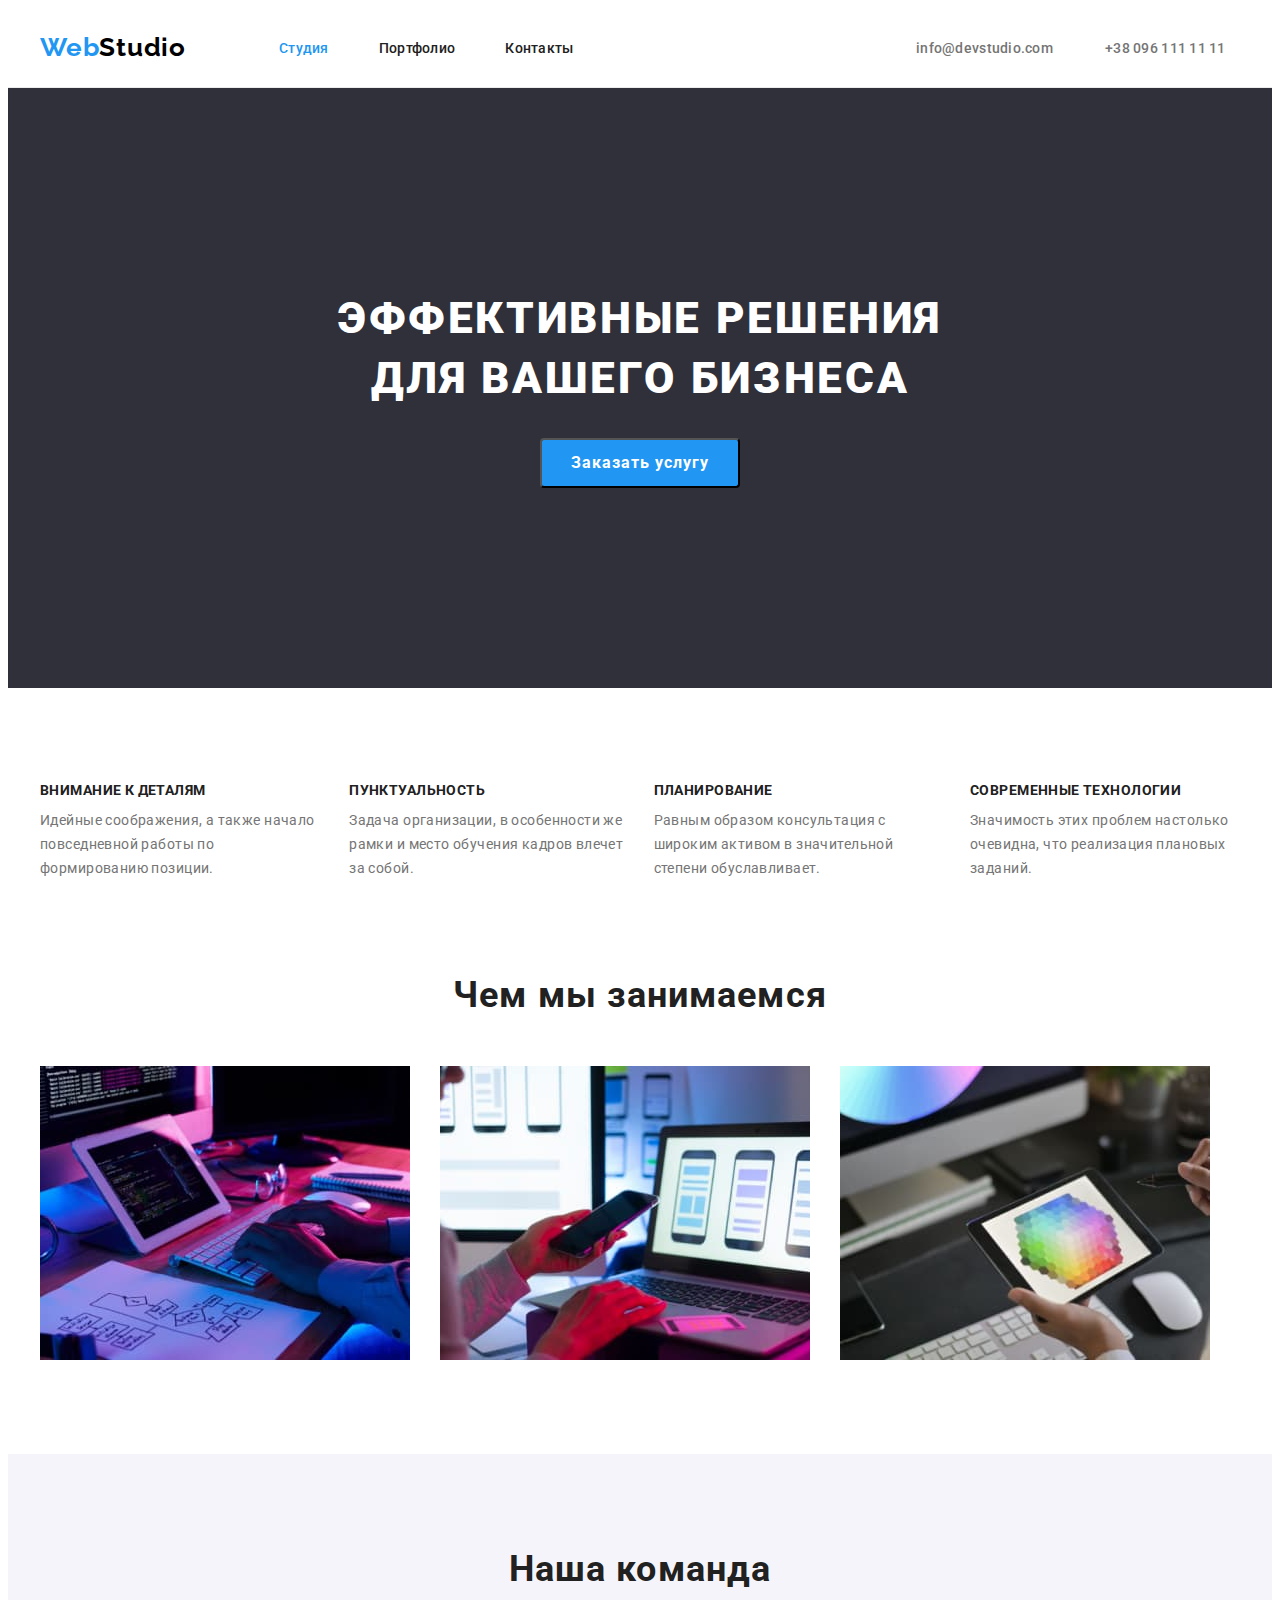
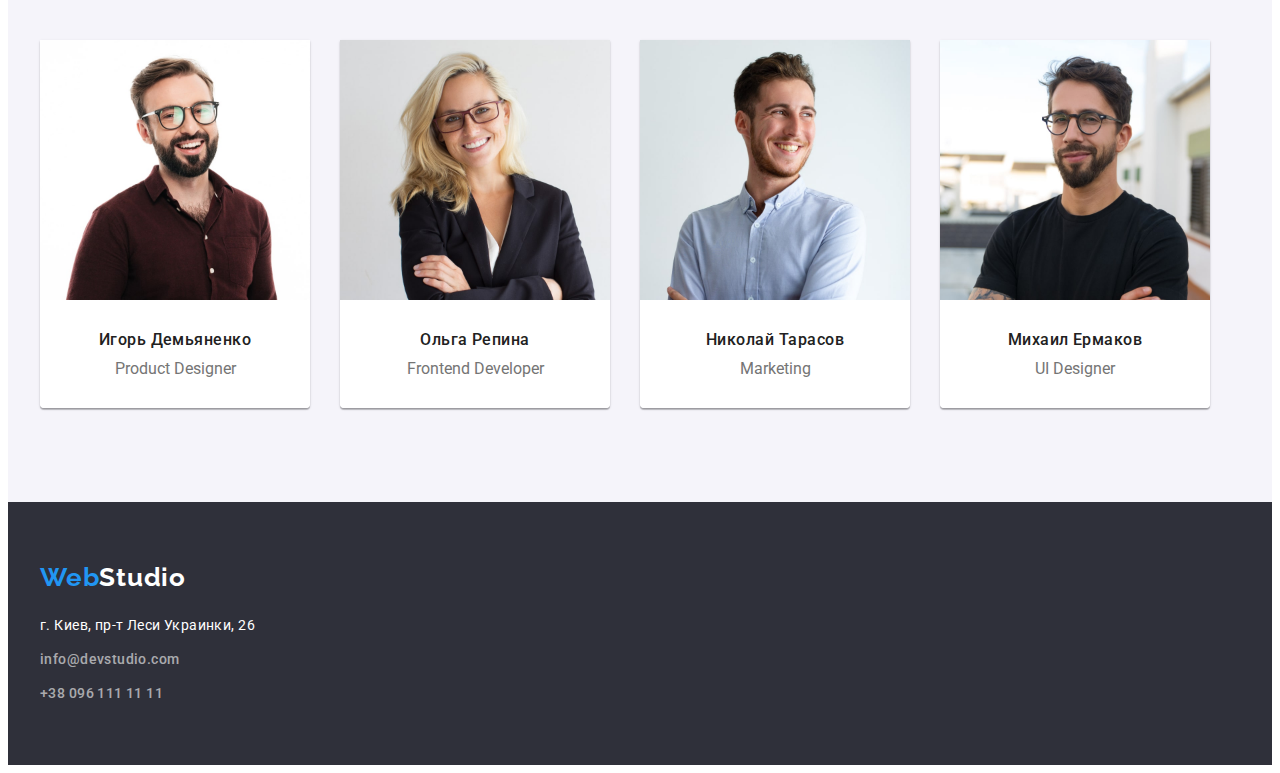
==== index.html @ edf72aa5 "start hw04" ====
<!DOCTYPE html>
<html lang="en">
<head>
    <meta charset="UTF-8">
    <meta http-equiv="X-UA-Compatible" content="IE=edge">
    <meta name="viewport" content="width=device-width, initial-scale=1.0">
    <title>homework-3</title>
    <link rel="preconnect" href="https://fonts.googleapis.com">
<link rel="preconnect" href="https://fonts.gstatic.com" crossorigin>
<link href="https://fonts.googleapis.com/css2?family=Montserrat&family=Oleo+Script&family=Raleway:wght@700&family=Roboto:wght@400;500;700;900&display=swap" rel="stylesheet">
<link rel="stylesheet" href="https://cdnjs.cloudflare.com/ajax/libs/modern-normalize/1.1.0/modern-normalize.min.css" integrity="sha512-wpPYUAdjBVSE4KJnH1VR1HeZfpl1ub8YT/NKx4PuQ5NmX2tKuGu6U/JRp5y+Y8XG2tV+wKQpNHVUX03MfMFn9Q==" crossorigin="anonymous" referrerpolicy="no-referrer" />
<link rel="stylesheet" href="./css/styles.css">
</head>
<body>
    <header class="header">
        <div class="container">
<a class="logo-link" href="">Web<span class="part-logo">Studio</span></a>
    <nav class="nav-list" >
    <ul class="site-nav">
        <li class="list nav-item"><a class="link current" href="index.html">Студия</a></li>
        <li class="list nav-item"><a class="link" href="portfolio.html">Портфолио</a></li>
        <li class="list nav-item"><a class="link" href="">Контакты</a></li>
    </ul>
</nav>
 <div class="header-connect">
<a class="contacts" href="mailtohtpps/info@devstudio.com">info@devstudio.com</a>
<a class="contacts phone" href="tel:+380961111111">+38 096 111 11 11</a>
</div>
</div>
    </header>
    <main>
        
        <section class="hero">
            <div class="container hero-container">
        <h1 class="hero-header">Эффективные решения для вашего бизнеса</h1>
        <button  class="hero-button pointer" type="button" >Заказать услугу</button>
        </div>
    </section>
        <section class="specific">
        <div class="container">
        <ul class="spec-list">
            <li class="list">
                <h3 class="head-spec-list">Внимание к деталям</h3>
                <p class="main-font">Идейные соображения, 
                а также начало повседневной работы по формированию позиции.</p>            
            </li>
            <li class="list">
                <h3 class="head-spec-list">Пунктуальность</h3>
                <p class="main-font">Задача организации, в особенности же рамки 
                и место обучения кадров влечет за собой.</p>
            </li>
            <li class="list">
                <h3 class="head-spec-list">Планирование</h3>
                <p class="main-font">Равным образом консультация с широким активом в значительной степени обуславливает.</p>
            </li>
            <li class="list">
                <h3 class="head-spec-list">Современные технологии</h3>
                <p class="main-font">Значимость этих проблем настолько очевидна, что реализация плановых заданий.</p>
            </li>
        </ul>
    </div>
    </section>
    <section class="work">
        <div class="container">
        <h2 class="section-header">Чем мы занимаемся</h2>
            <ul class="work-list" >
            <li class="list">
                <a href="">
                <img src="images/box1.jpg" alt="людина пише програму" width="370" height="294">
                </a>
            </li>
            <li class="list">
                <a href="">
                <img src="images/box2.jpg" alt="перевірка роботи програми на мобільному пристрої" width="370" height="294">
                </a>
            </li>
            <li class="list">
                <a href="">
                <img src="images/box3.jpg" alt="вибір кольору на планшеті" width="370" height="294">
                </a>
            </li>
        </ul>
    </div>
    </section>
    <section class="team">
        <div class="container">
        <h2 class="section-header">Наша команда</h2>
        <ul class="team-list">
            <li class="team-item"> 
                <a href=""> <img class="card-image no-gap" src="images/teamcard1.jpg" alt="Product_Designer" width="270" height="260">
                </a>
                <div class="card-header">
                <h3 class="works-title-first">Игорь Демьяненко</h3>
                <p class="team-workers">Product Designer</p>
            </div> 
            </li>
            <li class="team-item">
                <a href=""> <img class="card-image no-gap" src="images/teamcard2.jpg" alt="Frontend_developer" width="270" height="260">
                </a> 
            <div class="card-header">
                <h3 class="works-title-first">Ольга Репина</h3>
                <p class="team-workers">Frontend Developer</p>
            </div>
            </li>
            <li class="team-item">
                <a href=""> <img class="card-image no-gap" src="images/teamcard3.jpg" alt="Marketing" width="270" height="260">
                </a> 
            <div class="card-header">
                <h3 class="works-title-first">Николай Тарасов</h3>
                <p class="team-workers">Marketing</p>
            </div>
            </li>
            <li class="team-item">
                <a href=""> <img class="card-image no-gap" src="images/teamcard4.jpg" alt="UI_Designer" width="270" height="260">
                </a> 
                <div class="card-header">
                <h3 class="works-title-first">Михаил Ермаков</h3>
                <p class="team-workers">UI Designer</p>
            </div>
            </li>
        </ul>
        </div>
    </section>
    </main>
    <footer class="footer">
        <div class="container">
        <a class="logo-link-footer " href="">Web<span class="footer-part-logo">Studio</span></a>
        <address class="adress">г. Киев, пр-т Леси Украинки, 26</address>
        <a class="link footer-link" href="mailtohtpps/info@devstudio.com">info@devstudio.com</a>
        <a class="link footer-link" href="tel:+380961111111">+38 096 111 11 11</a>
    </div>
</footer>
</body>
</html>
---- css/styles.css ----
:root {
    --accent-color:#2196F3;
    --accent-logo-color:#000000;
    --hero-color:#2F303A;
    --main-white-color:#FFFFFF;
    --second-section-color:#F5F4FA;
    --main-font-color:#757575;
    --header-color:#212121;
}
body {
font-family: 'Roboto', monotype;
color: var(--main-font-color);
}


p,h1,h2,h3,h4,h5,h6 {
    margin: 0;
}

ul,ol {
    margin: 0;
    padding-left: 0;
    list-style: none;
}

a {
    text-decoration: none;
}

img{
    display: block;
    max-width: 100%;
    height: auto;
}
.container {
    width: 1200px;
    margin: 0 auto;
    padding-left: 15px;
    padding-right: 15px;
    /* min-height: 80px; */
    /* outline: solid 2px red ; */
}

.header {
color: var(--main-white-color);
border-bottom: solid 1px #ECECEC;
}

.list {
    list-style: none;
}

/* LOGO */
.logo-link {
    font-family: 'Raleway', sans-serif;
    font-weight: 700;
    font-size: 26px;
    line-height: calc(31/26);
    letter-spacing: 0.03em;
    color: var(--accent-color);
    margin: 15 24 0 25 ; 
}

.logo-link:hover,:focus {
    color: var(--accent-color);
}

.part-logo {
    color: var(--accent-logo-color);
    margin-right: 93px;
}

.part-logo:hover,:focus {
    color: var(--accent-color);
}

/* NAV-BLOCK */

.link {
    font-weight: 500;
    font-size: 14px;
    line-height: calc(16/14);
    letter-spacing: 0.02em;
    color: var(--header-color);
}
.link:hover, {
    color:var(--accent-color);
} 


.link-nav {
    list-style: none;
}

.contacts {
    display: inline-block;
    font-weight: 500;
    font-size: 14px;
    line-height: calc(16/14);
    letter-spacing: 0.02em;
    color: #757575;
    width: 135px;
}

.contacts:hover,:focus {
color: var(--accent-color);
}

.contacts {
    padding-top: 15px;
    padding-bottom: 15px;
}

.phone {
    margin-left: 50px;
}

.site-nav {
    display: flex;
}

.nav-item:not(:last-child) {
    margin-right: 50px;
}

.nav-item-current{
    margin-right: 50px;
}

.nav-item{
    padding-top:30px;
    padding-bottom: 30px;
}

.header .container{
    display: flex; 
    align-items: center;
}

.header-connect {
    margin-left:auto;
}

.current {
    color:var(--accent-color)
}

/* HERO */
.hero {
    background-color: var(--hero-color);
}

.hero-container {
    display:block;
    padding-top: 200px;
    padding-bottom: 200px;
}

.hero-header {
    
    font-weight: 900;
    font-size: 44px;
    line-height: calc(60/44);
    text-align: center;
    letter-spacing: 0.06em;
    text-transform: uppercase;
    color: var(--main-white-color);
    max-width: 696px;
    margin: 0 auto 30px;
}

.hero-button {
    min-width: 200px;
    height: 50px;
    justify-content: center;
    font-family: 'Roboto', monotype;
    font-weight: 700;
    font-size: 16px;
    line-height: calc(30/16);
    align-items: center;
    letter-spacing: 0.06em;
    color: var(--main-white-color);
    background-color: var(--accent-color);
    border-radius: 4px;
    margin: 0 500px;
    
}

.hero-button:hover,:focus {
    color: var(--advanced-color);
}

.pointer {
    cursor: pointer;
}

/* SPECIFICS */
.head-spec-list {
    font-weight: 700;
    font-size: 14px;
    line-height: calc(16/14);
    letter-spacing: 0.03em;
    text-transform: uppercase;
    color: var(--header-color);
    margin-bottom: 10px;
}

.main-font {
    font-size: 14px;
    line-height:calc(24/14);
    letter-spacing: 0.03em;
}

.spec-list .list {
    min-width: 270px;
    
}

.specific {
    padding-top:94px;
    padding-bottom: 94px;
}

.container .spec-list  {
    display:flex;
}

.spec-list .list:not(:last-child) {
    margin-right: 30px;
}


/* WHAT ARE WE DOING */
.section-header {
    font-weight: 700;
    font-size: 36px;
    line-height: calc(42/36);
    text-align: center;
    letter-spacing: 0.03em;
    color: var(--header-color);
    margin-bottom: 50px;
}

.work{
    padding-bottom: 94px;
}

/* FULLY-HIDDEN
.news-group {
    visibility: hidden;
} */ 

.work-list {
    display: flex;
}

.work-list .list:not(:last-child) {
    margin-right: 30px;
}


.work.container{
    padding-top: 94px;
    padding-bottom: 94px;
}
/* TEAM */

.team {
    background-color: var(--second-section-color);
    padding-top: 94px;
    padding-bottom: 94px;
}

.team-list {
    display: flex;
}
.team-item:not(:last-child) {
    margin-right: 30px;
}

.team-item {
    width: 270px;
    min-height: 368px;
    box-shadow: 0px 1px 3px rgba(0, 0, 0, 0.12), 0px 1px 1px rgba(0, 0, 0, 0.14), 0px 2px 1px rgba(0, 0, 0, 0.2);
    border-radius: 0px 0px 4px 4px;
}


.card-image {
    max-width: 100%;
    height: auto;
}

.card-header {
    margin: 0;
    padding-top: 30px;
    background-color: var(--main-white-color);
    border-radius: 0px 0px 4px 4px;
}

.card-image{
    display: block;
}

.section-header{
    margin-bottom: 50px;
}

.works-title-first{
    font-weight: 500;
    font-size: 16px;
    line-height: calc(19/16);
    text-align: center;
    letter-spacing: 0.03em;
    margin-bottom: 10px;
    color: var(--header-color);
}

.team-workers{
    text-align: center;
    padding-bottom: 30px;
}

/* __FOOTER */
.footer {
    background-color: var(--hero-color);
    padding-top: 60px;
    padding-bottom: 60px;
}
.logo-link-footer {
font-family: 'Raleway', sans-serif;
    font-weight: 700;
    font-size: 26px;
    line-height: calc(31/26);
    letter-spacing: 0.03em;
    color: var(--accent-color);
}

.logo-link-footer:hover,:focus {
    color: var(--accent-color);
}


.footer-part-logo {
    font-family: 'Raleway', sans-serif;
    font-weight: 700;
    font-size: 26px;
    line-height: calc(31/26);
    letter-spacing: 0.03em;
    color: var(--main-white-color);
}

.footer-part-logo:hover {
    color:var(--accent-color) ;
}

.footer-link {
    font-family: 'Roboto', monotype;
    font-size: 14px;
    line-height: calc(24/14);
    letter-spacing: 0.03em;
    color: rgba(255, 255, 255, 0.6);
}

.logo-link-footer{
    margin-bottom: 20px;
    padding-left: 215;
    padding-right: auto;
}

address {
    font-style:normal;
    font-size: 14px;
    line-height: calc(24/14);
    letter-spacing: 0.03em;
    color: var(--main-white-color)
}

.adress:hover,:focus {
    color: var(--accent-color);
}

.footer a{
    display: block;
}

.footer-link:not(:last-child){
    margin-bottom: 10px;
}


.adress {
    margin-bottom: 10px;
}


/* PORTFOLIO.HTML */

/* BUTTON-BLOCK */
.main-button {
    font-family: 'Roboto', monotype;
    font-style: normal;
    font-weight: 500;
    font-size: 16px;
    line-height: calc(26/16);
    text-align: center;
    letter-spacing: 0.03em;
    color: var(--header-color);
    background-color: var(--second-section-color);
    border: 0px;
    border-radius: 4px;
}

    .main-button:hover,:focus {
    background: var(--accent-color);
    color: var(--main-white-color);
}

    .btn-group {
    display: flex;
    justify-content:center;
    margin-bottom: 50px;
}

    .btn-group button{
    padding: 8px 22px;
    border:none;
}

.btn-group .list+.list{
    margin-left: 8px;
}



/* WORKGROUP */
.works-title {
    font-weight: 700;
    font-size: 18px;
    line-height:calc(36/18) ;
    letter-spacing: 0.06em;
    color: var(--header-color);
}

    .portfolio-font {
    font-size: 16px;
    line-height: calc(30/16);
    letter-spacing: 0.03em;
    }

    .portfolio-section {
    background-color: var(--main-white-color);
    padding-top: 94px;
    padding-bottom: 94px;
}

.work-example{
    display: flex;
    flex-wrap: wrap;
    justify-content: center;
}

.work-items:nth-child(-n + 6){
    margin-bottom: 30px;
}

.work-items{
    min-width: calc((100% - 90px)/3);
    border-bottom:solid 1px #eee;
}

.work-items {
    margin-right: 30px;
}

.work-items:nth-child(3n){
    margin-right: 0;
}

.cards-footer {
    padding:20px 24px 20px 24px;
}
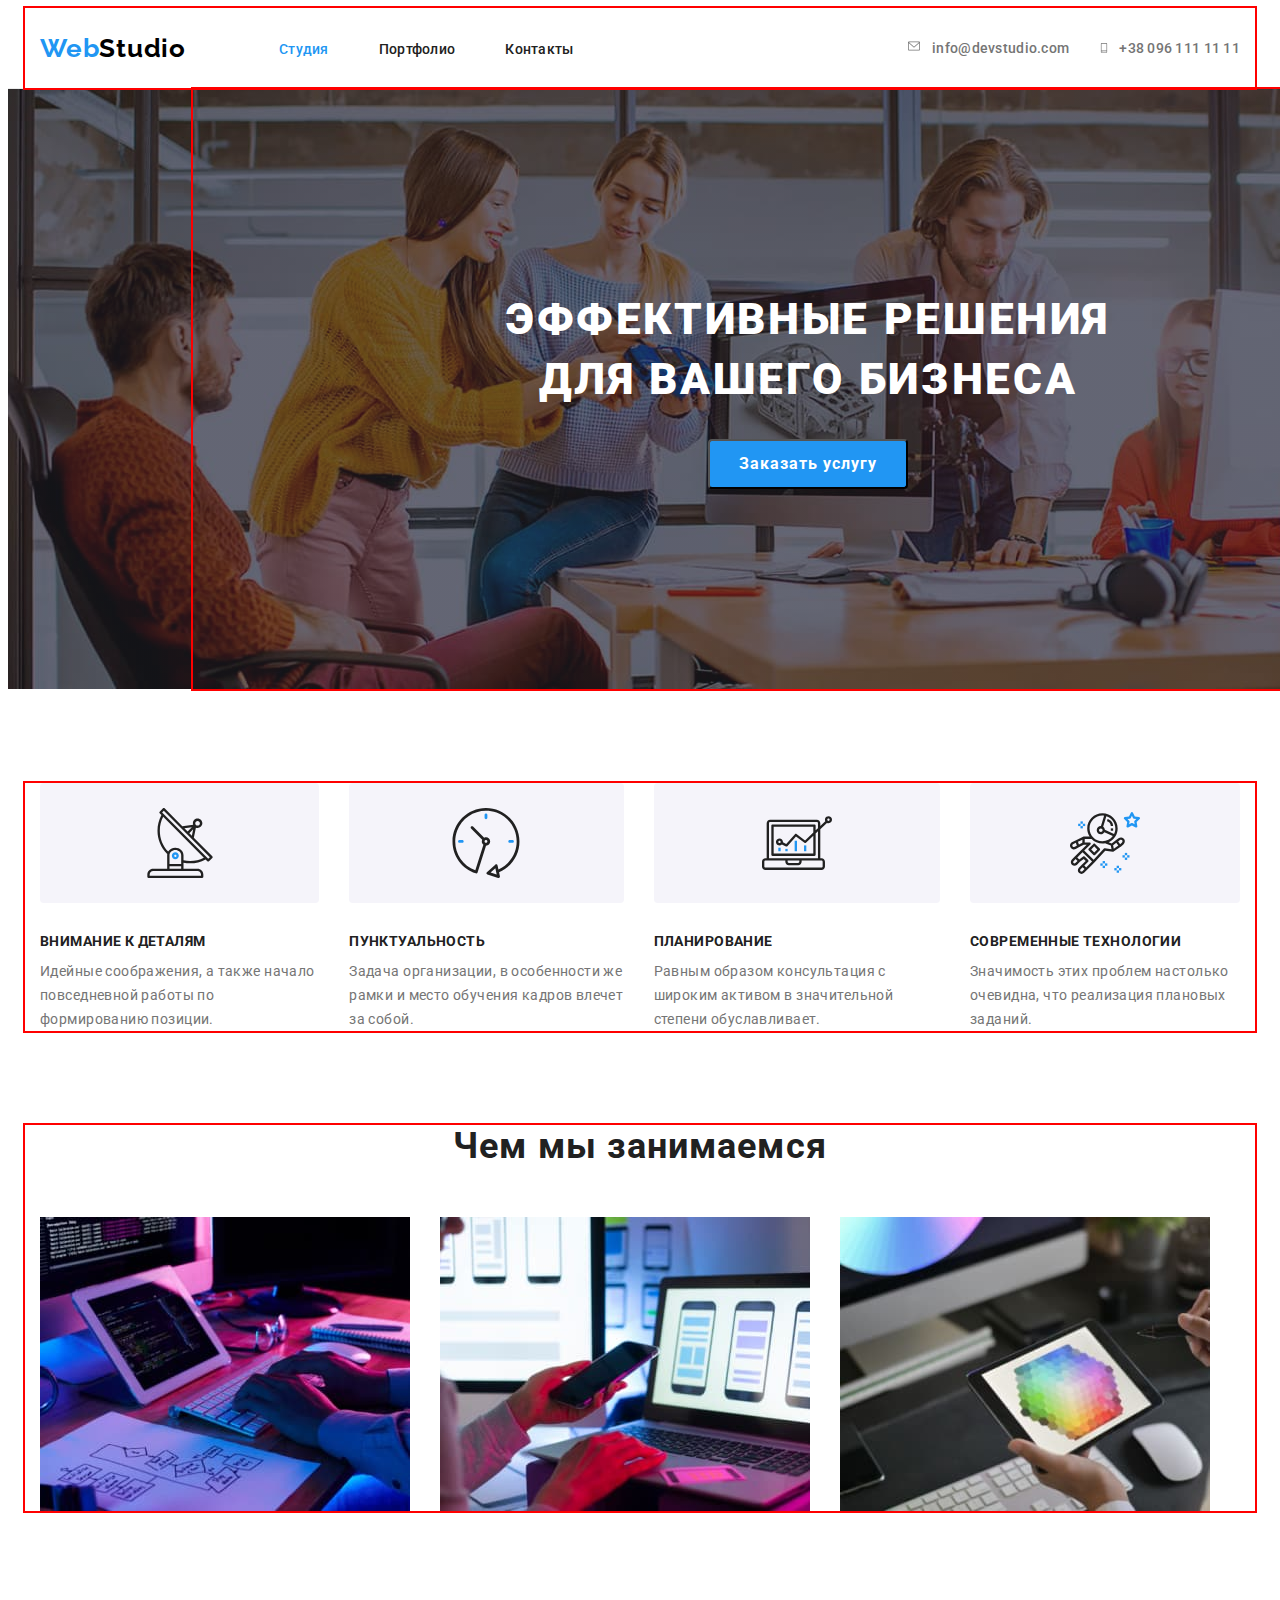
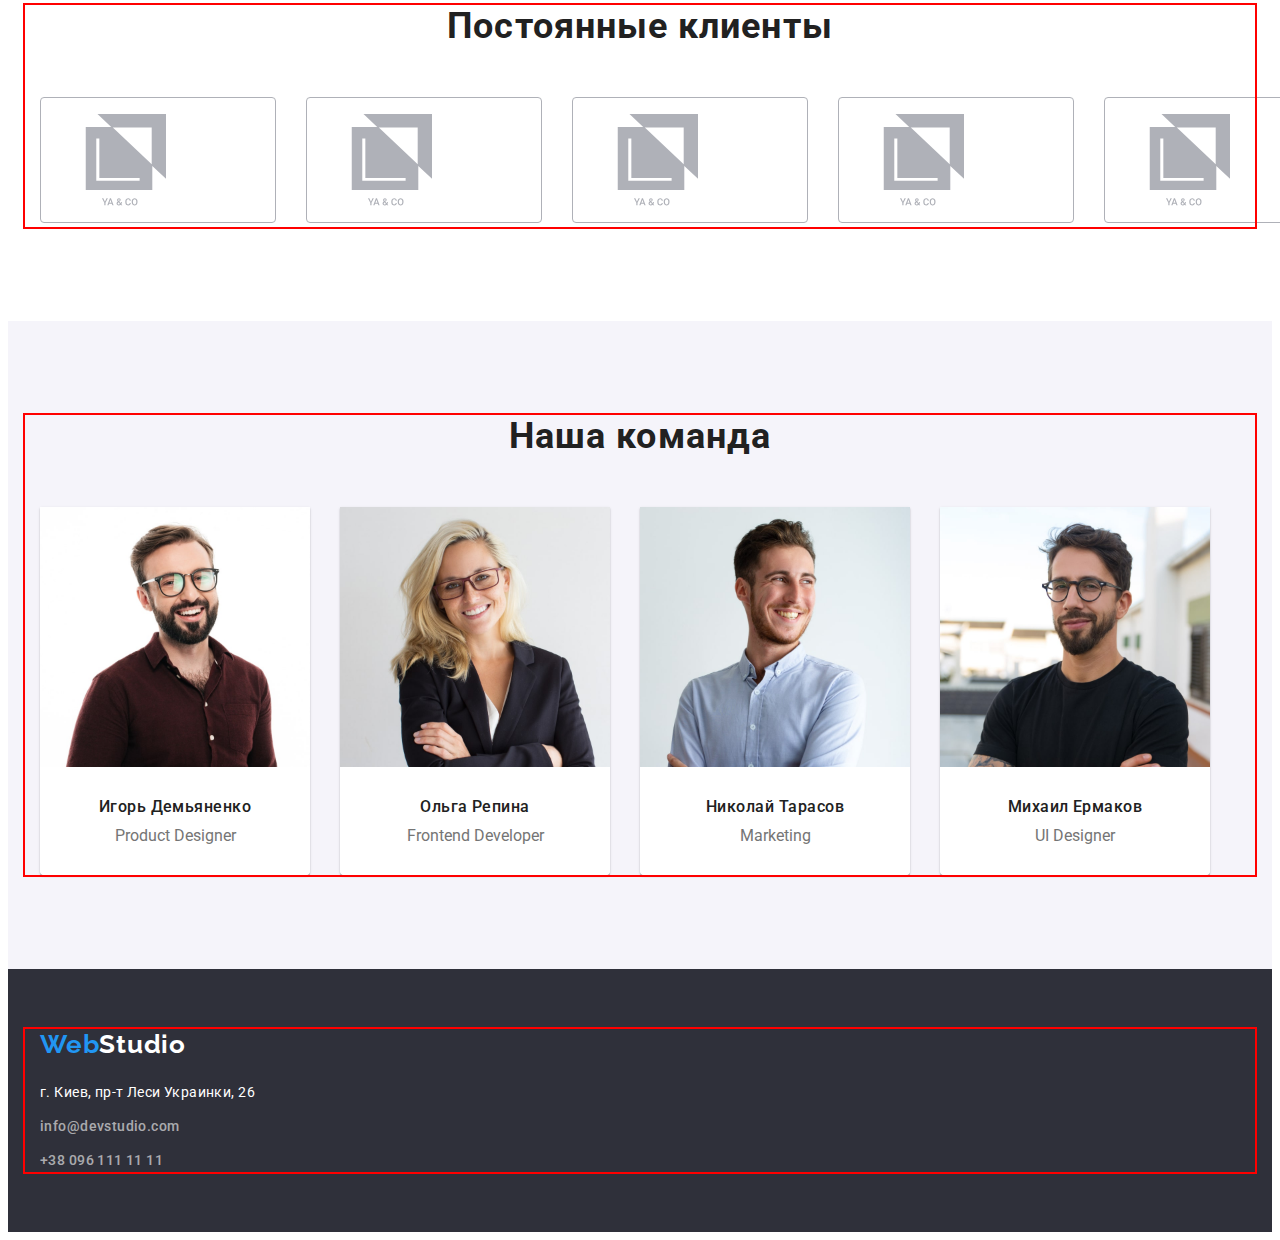
==== commit 61075112: "starthw04" ====
--- a/index.html
+++ b/index.html
@@ -4,7 +4,7 @@
     <meta charset="UTF-8">
     <meta http-equiv="X-UA-Compatible" content="IE=edge">
     <meta name="viewport" content="width=device-width, initial-scale=1.0">
-    <title>homework-3</title>
+    <title>homework-4</title>
     <link rel="preconnect" href="https://fonts.googleapis.com">
 <link rel="preconnect" href="https://fonts.gstatic.com" crossorigin>
 <link href="https://fonts.googleapis.com/css2?family=Montserrat&family=Oleo+Script&family=Raleway:wght@700&family=Roboto:wght@400;500;700;900&display=swap" rel="stylesheet">
@@ -23,8 +23,13 @@
     </ul>
 </nav>
  <div class="header-connect">
-<a class="contacts" href="mailtohtpps/info@devstudio.com">info@devstudio.com</a>
-<a class="contacts phone" href="tel:+380961111111">+38 096 111 11 11</a>
+<a class="contacts mail"  href="mailtohtpps/info@devstudio.com">
+    <svg class="head-envelope" width="16px" height="12px"><use href="./images/symbol-defs.svg#icon-envelope"></use>
+    </use>
+</svg>info@devstudio.com</a>
+<a class="contacts phone" href="tel:+380961111111">
+    <svg class="head-phone" width="10px" height="16px"><use href="./images/symbol-defs.svg#icon-smartphone"></use>
+</svg>+38 096 111 11 11</a>
 </div>
 </div>
     </header>
@@ -39,21 +44,21 @@
         <section class="specific">
         <div class="container">
         <ul class="spec-list">
-            <li class="list">
+            <li class="list list-antenna">
                 <h3 class="head-spec-list">Внимание к деталям</h3>
                 <p class="main-font">Идейные соображения, 
                 а также начало повседневной работы по формированию позиции.</p>            
             </li>
-            <li class="list">
+            <li class="list list-clock">
                 <h3 class="head-spec-list">Пунктуальность</h3>
                 <p class="main-font">Задача организации, в особенности же рамки 
                 и место обучения кадров влечет за собой.</p>
             </li>
-            <li class="list">
+            <li class="list list-diagram">
                 <h3 class="head-spec-list">Планирование</h3>
                 <p class="main-font">Равным образом консультация с широким активом в значительной степени обуславливает.</p>
             </li>
-            <li class="list">
+            <li class="list list-astronaut"> 
                 <h3 class="head-spec-list">Современные технологии</h3>
                 <p class="main-font">Значимость этих проблем настолько очевидна, что реализация плановых заданий.</p>
             </li>
@@ -81,6 +86,55 @@
             </li>
         </ul>
     </div>
+    </section>
+    <section class="clients">
+        <div class="container">
+            <h2 class="section-header">Постоянные клиенты</h2>
+        <ul class="our-company">
+            <li class="client-item">
+                <a href="" class="client-link">
+                <svg class="clients-icon">
+                    <use href="./images/clients.svg#icon-group-5" width="106px" heith="60px" ></use>
+                </svg>
+            </a>
+            </li>
+            <li class="client-item">
+                <a href="" class="client-link">
+                <svg class="clients-icon">
+                    <use href="./images/clients.svg#icon-group-5" width="106px" heith="60px" ></use>
+                </svg>
+            </a>
+            </li>
+            <li class="client-item">
+                <a href="" class="client-link">
+                <svg class="clients-icon">
+                    <use href="./images/clients.svg#icon-group-5" width="106px" heith="60px" ></use>
+                </svg>
+            </a>
+            </li>
+            <li class="client-item">
+                <a href="" class="client-link">
+                <svg class="clients-icon">
+                    <use href="./images/clients.svg#icon-group-5" width="106px" heith="60px" ></use>
+                </svg>
+            </a>
+            </li>
+            <li class="client-item">
+                <a href="" class="client-link">
+                <svg class="clients-icon">
+                    <use href="./images/clients.svg#icon-group-5" width="106px" heith="60px" ></use>
+                </svg>
+            </a>
+            </li>
+            <li class="client-item">
+                <a href="" class="client-link">
+                <svg class="clients-icon">
+                    <use href="./images/clients.svg#icon-group-5" width="106px" heith="60px" ></use>
+                </svg>
+            </a>
+            </li>
+        </ul>
+        </div>
     </section>
     <section class="team">
         <div class="container">
--- a/css/styles.css
+++ b/css/styles.css
@@ -37,8 +37,8 @@
     margin: 0 auto;
     padding-left: 15px;
     padding-right: 15px;
-    /* min-height: 80px; */
-    /* outline: solid 2px red ; */
+    min-height: 80px; 
+    outline: solid 2px red ;
 }
 
 .header {
@@ -99,21 +99,35 @@
     line-height: calc(16/14);
     letter-spacing: 0.02em;
     color: #757575;
-    width: 135px;
+    padding-top: 15px;
+    padding-bottom: 15px;
+    
+}
+
+.contacts.mail,
+.contacts.phone{
+    display: flex;
+}
+
+.contacts.mail {
+    margin-right: 30px;
+}
+
+.head-phone {
+    margin-right: 10px;
+}
+
+.head-envelope {
+    display: block;
+    margin-right: 10px;
+    fill:currentColor;
 }
 
 .contacts:hover,:focus {
 color: var(--accent-color);
 }
 
-.contacts {
-    padding-top: 15px;
-    padding-bottom: 15px;
-}
-
-.phone {
-    margin-left: 50px;
-}
+
 
 .site-nav {
     display: flex;
@@ -138,7 +152,9 @@
 }
 
 .header-connect {
+    display: flex;
     margin-left:auto;
+    
 }
 
 .current {
@@ -147,7 +163,13 @@
 
 /* HERO */
 .hero {
+    width: 1600px;
+    margin:0 auto;
+    background-image:linear-gradient(rgba(47,48,58,0.4),rgba(47,48,58,0.4)), 
+    url(../images/hero-img.jpg);
     background-color: var(--hero-color);
+    background-repeat: no-repeat;
+    background-size: cover;
 }
 
 .hero-container {
@@ -205,16 +227,75 @@
     margin-bottom: 10px;
 }
 
+/* .list-spec {
+    display:flex;
+    flex-direction: column;
+    border-color:var(--main-font-color);
+} */
+
 .main-font {
     font-size: 14px;
     line-height:calc(24/14);
     letter-spacing: 0.03em;
 }
 
+.list.list-antenna::before {
+    display: block;
+    content: "";
+    height: 120px;
+    background-color: var(--second-section-color);
+    background-image:url(../svg/SVG/antenna-1.svg);
+    background-repeat: no-repeat;
+    background-size: 70px 70px;
+    background-position: center;
+    border-radius: 4px;
+    margin-bottom: 30px;
+}
+
+.list.list-clock::before{
+    display: block;
+    content: "";
+    height: 120px;
+    background-color: var(--second-section-color);
+    background-image:url(../svg/SVG/clock-1.svg);
+    background-repeat: no-repeat;
+    background-size: 70px 70px;
+    background-position: center;
+    border-radius: 4px;
+    margin-bottom: 30px;
+}
+
+.list.list-diagram::before{
+    display: block;
+    content: "";
+    height: 120px;
+    background-color: var(--second-section-color);
+    background-image:url(../svg/SVG/diagram-1.svg);
+    background-repeat: no-repeat;
+    background-size: 70px 70px;
+    background-position: center;
+    border-radius: 4px;
+    margin-bottom: 30px;
+}
+
+.list.list-astronaut::before{
+    display: block;
+    content: "";
+    height: 120px;
+    background-color: var(--second-section-color);
+    background-image:url(../svg/SVG/astronaut-1.svg);
+    background-repeat: no-repeat;
+    background-size: 70px 70px;
+    background-position: center;
+    border-radius: 4px;
+    margin-bottom: 30px;
+}
+
 .spec-list .list {
     min-width: 270px;
     
 }
+
 
 .specific {
     padding-top:94px;
@@ -263,6 +344,32 @@
     padding-top: 94px;
     padding-bottom: 94px;
 }
+
+/* OUR-CLIENTS */
+
+.our-company{
+    display: flex;
+}
+
+.clients {
+    padding-bottom: 94px;
+}
+
+.client-item:not(:last-child) {
+    margin-right: 30px;
+}
+
+.clients-icon{
+    display: border-box;
+    width: 170px;
+    height: 92px;   
+    margin-left: auto;
+    margin-right: auto;
+    border: 1px solid #AFB1B8;
+    border-radius: 4px;
+    padding: 16px 32px;
+}
+
 /* TEAM */
 
 .team {
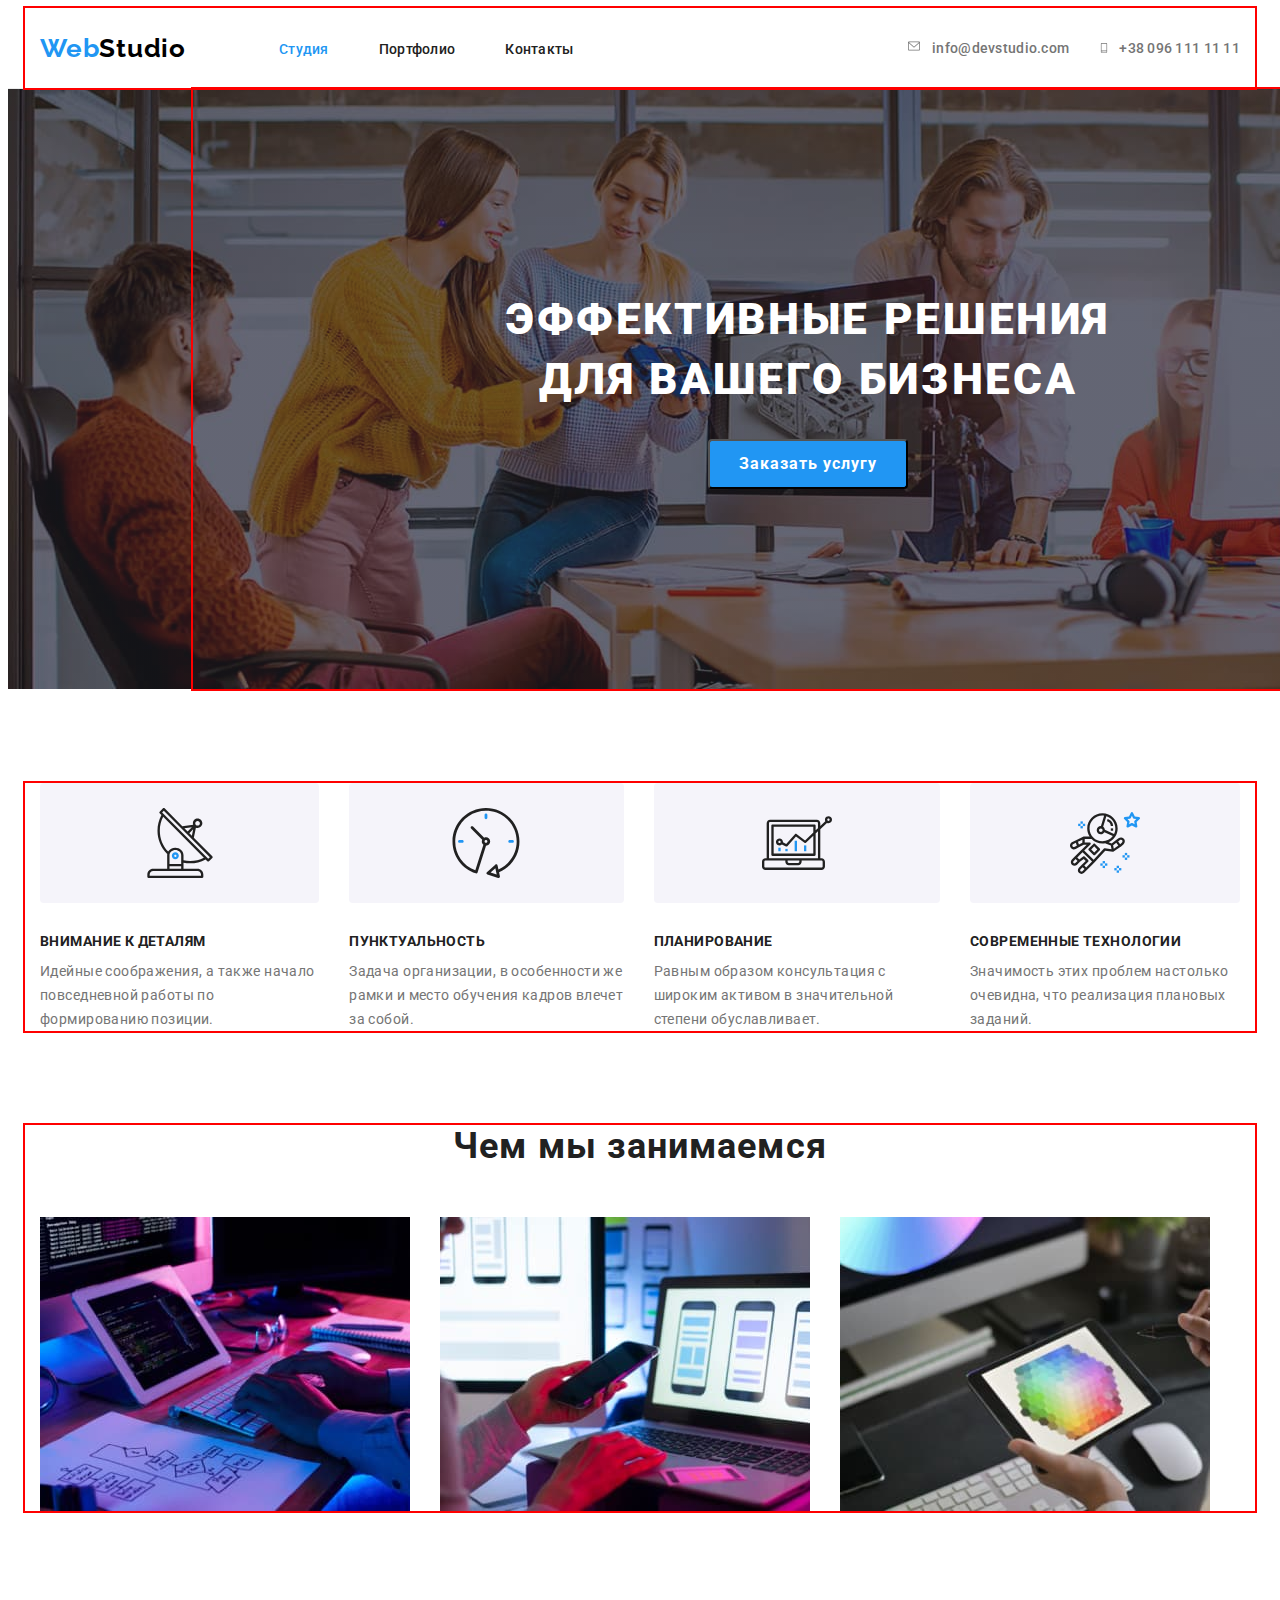
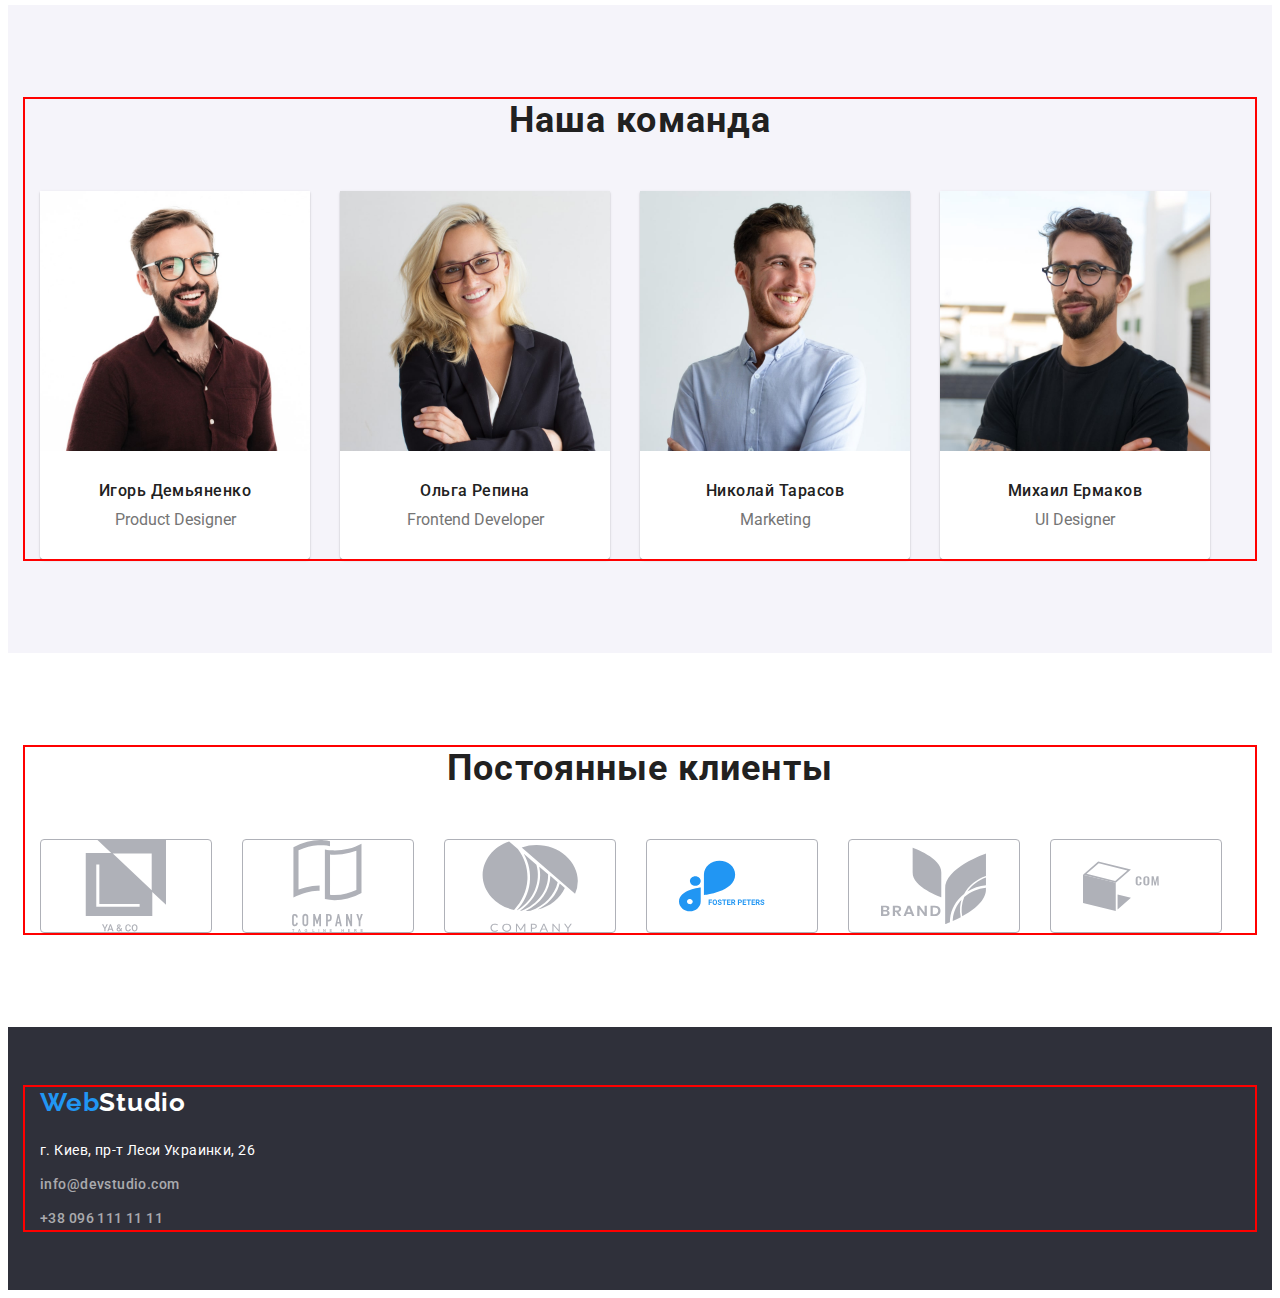
==== commit 89b2e4b8: "hw-04-03" ====
--- a/index.html
+++ b/index.html
@@ -87,55 +87,7 @@
         </ul>
     </div>
     </section>
-    <section class="clients">
-        <div class="container">
-            <h2 class="section-header">Постоянные клиенты</h2>
-        <ul class="our-company">
-            <li class="client-item">
-                <a href="" class="client-link">
-                <svg class="clients-icon">
-                    <use href="./images/clients.svg#icon-group-5" width="106px" heith="60px" ></use>
-                </svg>
-            </a>
-            </li>
-            <li class="client-item">
-                <a href="" class="client-link">
-                <svg class="clients-icon">
-                    <use href="./images/clients.svg#icon-group-5" width="106px" heith="60px" ></use>
-                </svg>
-            </a>
-            </li>
-            <li class="client-item">
-                <a href="" class="client-link">
-                <svg class="clients-icon">
-                    <use href="./images/clients.svg#icon-group-5" width="106px" heith="60px" ></use>
-                </svg>
-            </a>
-            </li>
-            <li class="client-item">
-                <a href="" class="client-link">
-                <svg class="clients-icon">
-                    <use href="./images/clients.svg#icon-group-5" width="106px" heith="60px" ></use>
-                </svg>
-            </a>
-            </li>
-            <li class="client-item">
-                <a href="" class="client-link">
-                <svg class="clients-icon">
-                    <use href="./images/clients.svg#icon-group-5" width="106px" heith="60px" ></use>
-                </svg>
-            </a>
-            </li>
-            <li class="client-item">
-                <a href="" class="client-link">
-                <svg class="clients-icon">
-                    <use href="./images/clients.svg#icon-group-5" width="106px" heith="60px" ></use>
-                </svg>
-            </a>
-            </li>
-        </ul>
-        </div>
-    </section>
+    
     <section class="team">
         <div class="container">
         <h2 class="section-header">Наша команда</h2>
@@ -175,6 +127,55 @@
         </ul>
         </div>
     </section>
+    <section class="clients">
+        <div class="container">
+            <h2 class="section-header">Постоянные клиенты</h2>
+        <ul class="our-company">
+            <li class="client-item">
+                <a href="" class="client-link">
+                <svg class="clients-icon company-one">
+                    <use href="./images/clients.svg#icon-group-5"></use>
+                </svg>
+            </a>
+            </li>
+            <li class="client-item">
+                <a href="" class="client-link">
+                <svg class="clients-icon company-two">
+                    <use href="./images/clients.svg#icon-group-6"></use>
+                </svg>
+            </a>
+            </li>
+            <li class="client-item">
+                <a href="" class="client-link">
+                <svg class="clients-icon company-three">
+                    <use href="./images/clients.svg#icon-group-7"></use>
+                </svg>
+            </a>
+            </li>
+            <li class="client-item">
+                <a href="" class="client-link">
+                <svg class="clients-icon company-four">
+                    <use href="./images/clients.svg#icon-group-8"></use>
+                </svg>
+            </a>
+            </li>
+            <li class="client-item">
+                <a href="" class="client-link">
+                <svg class="clients-icon company-five">
+                    <use href="./images/clients.svg#icon-group-9"></use>
+                </svg>
+            </a>
+            </li>
+            <li class="client-item">
+                <a href="" class="client-link">
+                <svg class="clients-icon company-six">
+                    <use href="./images/clients.svg#icon-group-10"></use>
+                </svg>
+            </a>
+            </li>
+        </ul>
+        </div>
+    </section>
     </main>
     <footer class="footer">
         <div class="container">
--- a/css/styles.css
+++ b/css/styles.css
@@ -352,6 +352,7 @@
 }
 
 .clients {
+    padding-top: 94px;
     padding-bottom: 94px;
 }
 
@@ -360,16 +361,50 @@
 }
 
 .clients-icon{
-    display: border-box;
     width: 170px;
-    height: 92px;   
+    height: 92px; 
     margin-left: auto;
     margin-right: auto;
+    height: 41px;
+    width: 47px;
+}
+.client-link svg{
+    fill: #AFB1B8;
+    width: 100%;
+    height: 100%;
+}
+
+.client-link{
+    display: flex;
+    width: 170px;
+    height: 92px;
+    display: flex;
+    justify-content: center;
+    align-items: center;
     border: 1px solid #AFB1B8;
     border-radius: 4px;
+    
+}
+.clients-icon{
     padding: 16px 32px;
 }
 
+
+.client-link:hover{
+    fill: var(--accent-color);
+    border-color: var(--accent-color);
+}
+.company-one::hover {
+    color: var(--accent-color);
+
+}
+
+
+svg:hover ,
+svg:focus {
+    fill:var(--accent-color);
+    border-color: var(--accent-color);
+}
 /* TEAM */
 
 .team {
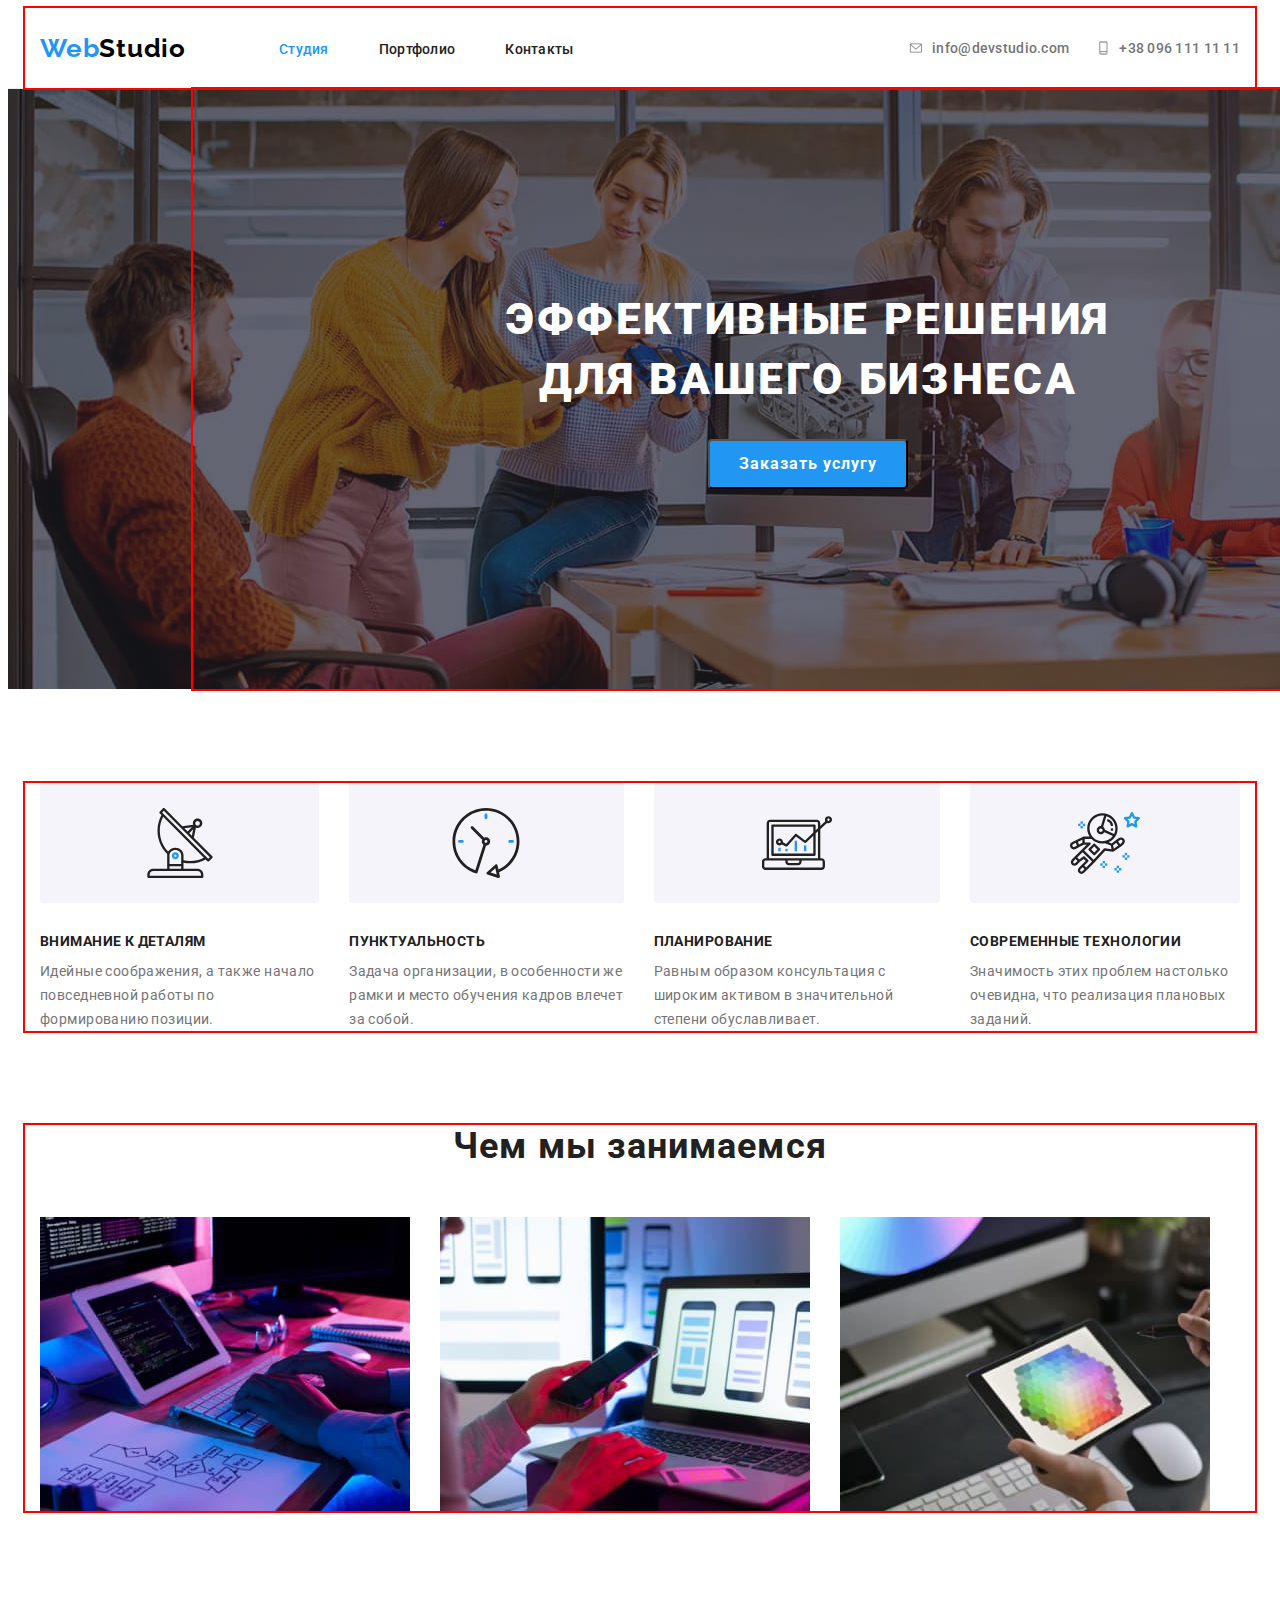
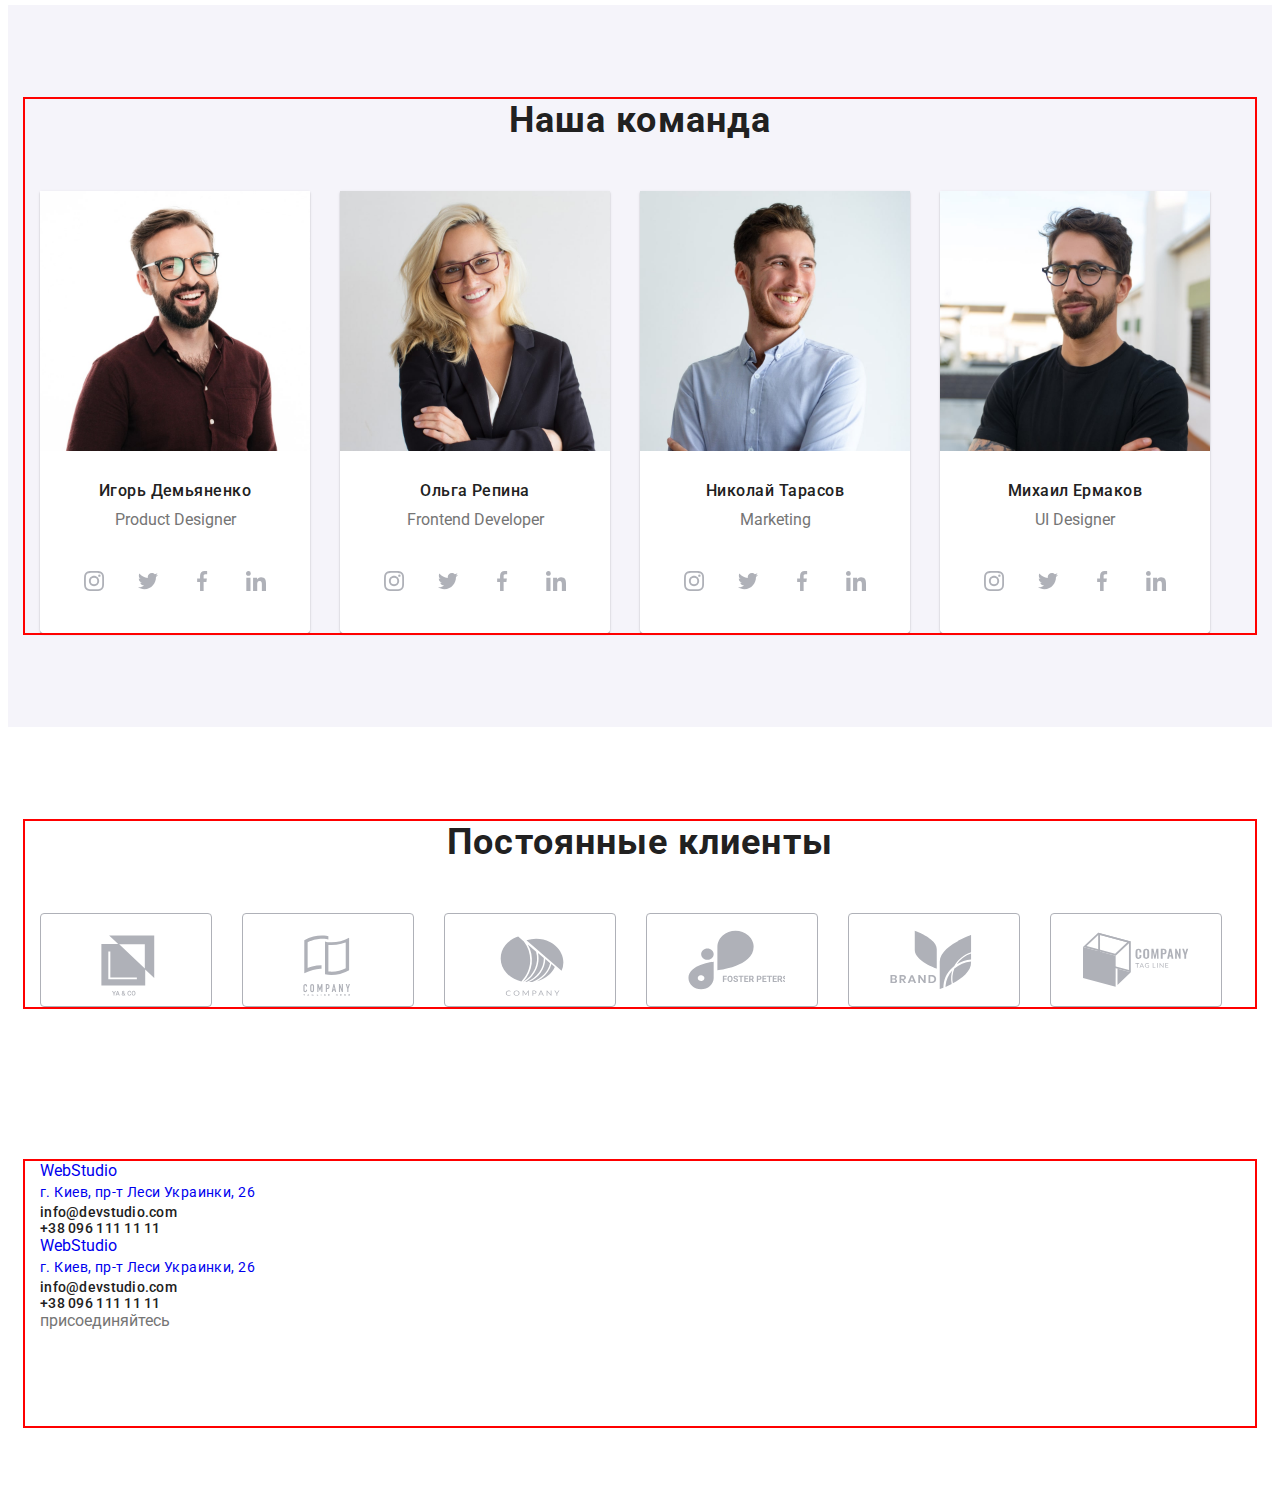
==== commit 67e2acf0: "before-changes" ====
--- a/index.html
+++ b/index.html
@@ -17,20 +17,29 @@
 <a class="logo-link" href="">Web<span class="part-logo">Studio</span></a>
     <nav class="nav-list" >
     <ul class="site-nav">
-        <li class="list nav-item"><a class="link current" href="index.html">Студия</a></li>
-        <li class="list nav-item"><a class="link" href="portfolio.html">Портфолио</a></li>
-        <li class="list nav-item"><a class="link" href="">Контакты</a></li>
+        <li class="list nav-item"><a class="nav-link link current" href="index.html">Студия</a></li>
+        <li class="list nav-item"><a class="nav-link link" href="portfolio.html">Портфолио</a></li>
+        <li class="list nav-item"><a class="nav-link link" href="">Контакты</a></li>
     </ul>
 </nav>
- <div class="header-connect">
+ <ul class="header-connect">
+     <li class="contacts-item">
 <a class="contacts mail"  href="mailtohtpps/info@devstudio.com">
-    <svg class="head-envelope" width="16px" height="12px"><use href="./images/symbol-defs.svg#icon-envelope"></use>
-    </use>
-</svg>info@devstudio.com</a>
+    <svg class="head-envelope" width="16" height="12">
+        <use href="./images/symbol-defs.svg#icon-envelope">
+        </use>
+</svg>info@devstudio.com
+</a>
+</li>
+<li class="contacts-item">
 <a class="contacts phone" href="tel:+380961111111">
-    <svg class="head-phone" width="10px" height="16px"><use href="./images/symbol-defs.svg#icon-smartphone"></use>
-</svg>+38 096 111 11 11</a>
-</div>
+    <svg class="head-phone" width="10" height="16">
+        <use href="./images/symbol-defs.svg#icon-smartphone">
+        </use>
+</svg>+38 096 111 11 11
+</a>
+</li>
+</ul>
 </div>
     </header>
     <main>
@@ -93,27 +102,129 @@
         <h2 class="section-header">Наша команда</h2>
         <ul class="team-list">
             <li class="team-item"> 
-                <a href=""> <img class="card-image no-gap" src="images/teamcard1.jpg" alt="Product_Designer" width="270" height="260">
+                <a href=""> <img class="card-image" src="images/teamcard1.jpg" alt="Product_Designer" width="270" height="260">
                 </a>
                 <div class="card-header">
                 <h3 class="works-title-first">Игорь Демьяненко</h3>
                 <p class="team-workers">Product Designer</p>
+                <ul class="social-network-list">
+                    <li class="soc-item .list">
+                        <a class="social-links" href="">
+                        <svg class="worker-soc-icon" width="20" height="20">
+                            <use href="./images/symbol-defs.svg#icon-instagram-2">
+                            </use>
+                        </svg>
+                    </a>
+                </li>
+                    <li class="soc-item">
+                        <a class="social-links" href="">
+                        <svg class="worker-soc-icon" width="20" height="20">
+                            <use href="./images/symbol-defs.svg#icon-twitter">
+                            </use>
+                        </svg>
+                    </a>
+                </li>
+                    <li class="soc-item .list">
+                        <a class="social-links" href="">
+                        <svg class="worker-soc-icon" width="20" height="20">
+                            <use href="./images/symbol-defs.svg#icon-facebook">
+                            </use>
+                        </svg>
+                    </a>
+                </li>
+                    <li class="soc-item .list">
+                        <a class="social-links" href="">
+                        <svg class="worker-soc-icon" width="20" height="20">
+                            <use href="./images/symbol-defs.svg#icon-linkedin">
+                            </use>
+                        </svg>
+                    </a>
+                </li>
+                </ul>
             </div> 
             </li>
             <li class="team-item">
-                <a href=""> <img class="card-image no-gap" src="images/teamcard2.jpg" alt="Frontend_developer" width="270" height="260">
+                <a href=""> <img class="card-image" src="images/teamcard2.jpg" alt="Frontend_developer" width="270" height="260">
                 </a> 
             <div class="card-header">
                 <h3 class="works-title-first">Ольга Репина</h3>
                 <p class="team-workers">Frontend Developer</p>
+                <ul class="social-network-list">
+                    <li class="soc-item .list">
+                        <a class="social-links" href="">
+                        <svg class="worker-soc-icon" width="20" height="20">
+                            <use href="./images/symbol-defs.svg#icon-instagram-2">
+                            </use>
+                        </svg>
+                    </a>
+                </li>
+                    <li class="soc-item">
+                        <a class="social-links" href="">
+                        <svg class="worker-soc-icon" width="20" height="20">
+                            <use href="./images/symbol-defs.svg#icon-twitter">
+                            </use>
+                        </svg>
+                    </a>
+                </li>
+                    <li class="soc-item .list">
+                        <a class="social-links" href="">
+                        <svg class="worker-soc-icon" width="20" height="20">
+                            <use href="./images/symbol-defs.svg#icon-facebook">
+                            </use>
+                        </svg>
+                    </a>
+                </li>
+                    <li class="soc-item .list">
+                        <a class="social-links" href="">
+                        <svg class="worker-soc-icon" width="20" height="20">
+                            <use href="./images/symbol-defs.svg#icon-linkedin">
+                            </use>
+                        </svg>
+                    </a>
+                </li>
+                </ul>
             </div>
             </li>
             <li class="team-item">
-                <a href=""> <img class="card-image no-gap" src="images/teamcard3.jpg" alt="Marketing" width="270" height="260">
+                <a href=""> <img class="card-image" src="images/teamcard3.jpg" alt="Marketing" width="270" height="260">
                 </a> 
             <div class="card-header">
                 <h3 class="works-title-first">Николай Тарасов</h3>
                 <p class="team-workers">Marketing</p>
+                <ul class="social-network-list">
+                    <li class="soc-item .list">
+                        <a class="social-links" href="">
+                        <svg class="worker-soc-icon" width="20" height="20">
+                            <use href="./images/symbol-defs.svg#icon-instagram-2">
+                            </use>
+                        </svg>
+                    </a>
+                </li>
+                    <li class="soc-item">
+                        <a class="social-links" href="">
+                        <svg class="worker-soc-icon" width="20" height="20">
+                            <use href="./images/symbol-defs.svg#icon-twitter">
+                            </use>
+                        </svg>
+                    </a>
+                </li>
+                    <li class="soc-item .list">
+                        <a class="social-links" href="">
+                        <svg class="worker-soc-icon" width="20" height="20">
+                            <use href="./images/symbol-defs.svg#icon-facebook">
+                            </use>
+                        </svg>
+                    </a>
+                </li>
+                    <li class="soc-item .list">
+                        <a class="social-links" href="">
+                        <svg class="worker-soc-icon" width="20" height="20">
+                            <use href="./images/symbol-defs.svg#icon-linkedin">
+                            </use>
+                        </svg>
+                    </a>
+                </li>
+                </ul>
             </div>
             </li>
             <li class="team-item">
@@ -122,6 +233,40 @@
                 <div class="card-header">
                 <h3 class="works-title-first">Михаил Ермаков</h3>
                 <p class="team-workers">UI Designer</p>
+                <ul class="social-network-list">
+                    <li class="soc-item .list">
+                        <a class="social-links" href="">
+                        <svg class="worker-soc-icon" width="20" height="20">
+                            <use href="./images/symbol-defs.svg#icon-instagram-2">
+                            </use>
+                        </svg>
+                    </a>
+                </li>
+                    <li class="soc-item">
+                        <a class="social-links" href="">
+                        <svg class="worker-soc-icon" width="20" height="20">
+                            <use href="./images/symbol-defs.svg#icon-twitter">
+                            </use>
+                        </svg>
+                    </a>
+                </li>
+                    <li class="soc-item .list">
+                        <a class="social-links" href="">
+                        <svg class="worker-soc-icon" width="20" height="20">
+                            <use href="./images/symbol-defs.svg#icon-facebook">
+                            </use>
+                        </svg>
+                    </a>
+                </li>
+                    <li class="soc-item .list">
+                        <a class="social-links" href="">
+                        <svg class="worker-soc-icon" width="20" height="20">
+                            <use href="./images/symbol-defs.svg#icon-linkedin">
+                            </use>
+                        </svg>
+                    </a>
+                </li>
+                </ul>
             </div>
             </li>
         </ul>
@@ -169,7 +314,7 @@
             <li class="client-item">
                 <a href="" class="client-link">
                 <svg class="clients-icon company-six">
-                    <use href="./images/clients.svg#icon-group-10"></use>
+                    <use href="../images/clients.svg#icon-company-six"></use>
                 </svg>
             </a>
             </li>
@@ -178,12 +323,56 @@
     </section>
     </main>
     <footer class="footer">
-        <div class="container">
-        <a class="logo-link-footer " href="">Web<span class="footer-part-logo">Studio</span></a>
-        <address class="adress">г. Киев, пр-т Леси Украинки, 26</address>
-        <a class="link footer-link" href="mailtohtpps/info@devstudio.com">info@devstudio.com</a>
-        <a class="link footer-link" href="tel:+380961111111">+38 096 111 11 11</a>
-    </div>
+        <div class="container footer-padding">
+        <a class="logo" href="./index.html">Web<span class="logo-text">Studio</span>
+        </a>
+        <address class="address" id="address">
+          <a class="map" href="https://goo.gl/maps/mBAU42XWuLWp58m89" target="_blank" rel="noopener noreferer">г. Киев, пр-т
+            Леси Украинки, 26</a>
+          <a class="link" href="mailto:info@devstudio.com">info@devstudio.com</a>
+          <a class="link" href="tel:+380961111111">+38 096 111 11 11</a>
+        </address>
+        <div>
+          <a class="logo" href="./index.html">Web<span class="logo-text">Studio</span>
+          </a>
+          <address class="address" id="address">
+            <a class="map" href="https://goo.gl/maps/mBAU42XWuLWp58m89" target="_blank" rel="noopener noreferer">г. Киев, пр-т
+              Леси Украинки, 26</a>
+            <a class="link" href="mailto:info@devstudio.com">info@devstudio.com</a>
+            <a class="link" href="tel:+380961111111">+38 096 111 11 11</a>
+          </address>
+        </div>
+        <div class="footer-join">
+          <p class="footer-join-title">присоединяйтесь</p>
+          <ul class="footer-networks">
+            <li class="footer-networks-list">
+              <a href="https://www.instagram.com/?hl=ru" target="_blank" rel="noopener noreferer" class="footer-networks-links"><svg
+                  width="20px" height="20px">
+                  <use href="./images/sprite.svg#icon-instagram"></use>
+                </svg></a>
+            </li>
+            <li class="team-networks-list">
+              <a href="https://twitter.com/?lang=ru" target="_blank" rel="noopener noreferer" class="footer-networks-links"><svg
+                  width="20px" height="20px">
+                  <use href="./images/sprite.svg#icon-twitter"></use>
+                </svg></a>
+            </li>
+            <li class="team-networks-list">
+              <a href="https://uk-ua.facebook.com/" target="_blank" rel="noopener noreferer" class="footer-networks-links"><svg
+                  width="20px" height="20px">
+                  <use href="./images/sprite.svg#icon-facebook"></use>
+                </svg></a>
+            </li>
+            <li class="team-networks-list">
+              <a href="https://www.linkedin.com/" target="_blank" rel="noopener noreferer" class="footer-networks-links"><svg
+                  width="20px" height="20px">
+                  <use href="./images/sprite.svg#icon-linkedin"></use>
+                </svg></a>
+            </li>
+          </ul>
+        </div>
+      </div>
+    </footer>
 </footer>
 </body>
 </html>
--- a/css/styles.css
+++ b/css/styles.css
@@ -93,7 +93,7 @@
 }
 
 .contacts {
-    display: inline-block;
+    display: flex;
     font-weight: 500;
     font-size: 14px;
     line-height: calc(16/14);
@@ -101,12 +101,8 @@
     color: #757575;
     padding-top: 15px;
     padding-bottom: 15px;
+    align-items: center;
     
-}
-
-.contacts.mail,
-.contacts.phone{
-    display: flex;
 }
 
 .contacts.mail {
@@ -115,19 +111,22 @@
 
 .head-phone {
     margin-right: 10px;
-}
+    align-items: center;
+    fill:currentColor;
+}
+
+
 
 .head-envelope {
-    display: block;
+    
     margin-right: 10px;
     fill:currentColor;
-}
-
-.contacts:hover,:focus {
-color: var(--accent-color);
-}
-
-
+    
+}
+
+.contacts:hover, :focus{
+    color: var(--accent-color);
+}
 
 .site-nav {
     display: flex;
@@ -157,9 +156,15 @@
     
 }
 
+.nav-link:hover, :focus {
+    color: var(--accent-color);
+}
+
 .current {
     color:var(--accent-color)
 }
+
+
 
 /* HERO */
 .hero {
@@ -227,12 +232,6 @@
     margin-bottom: 10px;
 }
 
-/* .list-spec {
-    display:flex;
-    flex-direction: column;
-    border-color:var(--main-font-color);
-} */
-
 .main-font {
     font-size: 14px;
     line-height:calc(24/14);
@@ -345,20 +344,109 @@
     padding-bottom: 94px;
 }
 
-/* OUR-CLIENTS */
-
-.our-company{
-    display: flex;
-}
-
-.clients {
+
+/* TEAM */
+
+.team {
+    background-color: var(--second-section-color);
     padding-top: 94px;
     padding-bottom: 94px;
 }
 
-.client-item:not(:last-child) {
+.team-list {
+    display: flex;
+}
+.team-item:not(:last-child) {
     margin-right: 30px;
 }
+
+.team-item {
+    width: 270px;
+    min-height: 368px;
+    box-shadow: 0px 1px 3px rgba(0, 0, 0, 0.12), 0px 1px 1px rgba(0, 0, 0, 0.14), 0px 2px 1px rgba(0, 0, 0, 0.2);
+    border-radius: 0px 0px 4px 4px;
+}
+
+
+.card-image {
+    max-width: 100%;
+    height: auto;
+}
+
+.card-header {
+    margin: 0;
+    padding:30px 0;
+    background-color: var(--main-white-color);
+    border-radius: 0px 0px 4px 4px;
+}
+
+.card-image{
+    display: block;
+}
+
+.section-header{
+    margin-bottom: 50px;
+}
+
+.works-title-first{
+    font-weight: 500;
+    font-size: 16px;
+    line-height: calc(19/16);
+    text-align: center;
+    letter-spacing: 0.03em;
+    margin-bottom: 10px;
+    color: var(--header-color);
+}
+
+.team-workers{
+    text-align: center;
+    padding-bottom: 30px;
+}
+
+.social-network-list {
+    display: flex;
+    justify-content: center;
+}
+
+.soc-item{
+    width: 44px;
+    height: 44px;
+    margin-right: 10px;
+    border-radius: 50%;
+}
+
+.soc-item:last-child{
+    margin-right: 0;
+}
+
+.social-links{
+    width: 100%;
+    height: 100%;
+    border-radius: 50%;
+    display: flex;
+    justify-content: center;
+    align-items: center;
+}
+
+.worker-soc-icon {
+    fill:#AFB1B8;
+}
+
+.social-links:hover,
+.social-links:focus{
+    background-color: var(--accent-color);
+}
+
+.social-links:hover .worker-soc-icon
+{
+    fill:#FFFFFF;
+}
+
+.social-links:focus .worker-soc-icon {
+    fill:#FFFFFF;
+}
+
+/* OUR-CLIENTS */
 
 .clients-icon{
     width: 170px;
@@ -382,93 +470,58 @@
     justify-content: center;
     align-items: center;
     border: 1px solid #AFB1B8;
-    border-radius: 4px;
-    
+    border-radius: 4px;    
 }
 .clients-icon{
     padding: 16px 32px;
 }
 
-
-.client-link:hover{
-    fill: var(--accent-color);
-    border-color: var(--accent-color);
-}
-.company-one::hover {
-    color: var(--accent-color);
-
-}
-
-
-svg:hover ,
-svg:focus {
-    fill:var(--accent-color);
-    border-color: var(--accent-color);
-}
-/* TEAM */
-
-.team {
-    background-color: var(--second-section-color);
+.our-company{
+    display: flex;
+}
+
+.clients {
     padding-top: 94px;
     padding-bottom: 94px;
 }
-
-.team-list {
-    display: flex;
-}
-.team-item:not(:last-child) {
+.client-item:not(:last-child) {
     margin-right: 30px;
 }
 
-.team-item {
-    width: 270px;
-    min-height: 368px;
-    box-shadow: 0px 1px 3px rgba(0, 0, 0, 0.12), 0px 1px 1px rgba(0, 0, 0, 0.14), 0px 2px 1px rgba(0, 0, 0, 0.2);
-    border-radius: 0px 0px 4px 4px;
-}
-
-
-.card-image {
-    max-width: 100%;
-    height: auto;
-}
-
-.card-header {
-    margin: 0;
-    padding-top: 30px;
-    background-color: var(--main-white-color);
-    border-radius: 0px 0px 4px 4px;
-}
-
-.card-image{
-    display: block;
-}
-
-.section-header{
-    margin-bottom: 50px;
-}
-
-.works-title-first{
-    font-weight: 500;
-    font-size: 16px;
-    line-height: calc(19/16);
-    text-align: center;
-    letter-spacing: 0.03em;
-    margin-bottom: 10px;
-    color: var(--header-color);
-}
-
-.team-workers{
-    text-align: center;
-    padding-bottom: 30px;
+.client-link:hover,
+.client-link:focus{
+    border-color: var(--accent-color);
+}
+
+.client-link:hover .clients-icon
+{
+    fill:var(--accent-color);
+}
+
+.client-link:focus .clients-icon {
+    fill:var(--accent-color);
+}
+.client-link:focus .clients-icon {
+    background-color: #FFFFFF;
 }
 
 /* __FOOTER */
 .footer {
-    background-color: var(--hero-color);
     padding-top: 60px;
     padding-bottom: 60px;
 }
+
+.contact-wrap {
+    width: 1600px;
+    margin: 0 auto;
+    background-color: var(--hero-color);
+}
+
+.contact-wrap.container {
+
+}
+
+
 .logo-link-footer {
 font-family: 'Raleway', sans-serif;
     font-weight: 700;
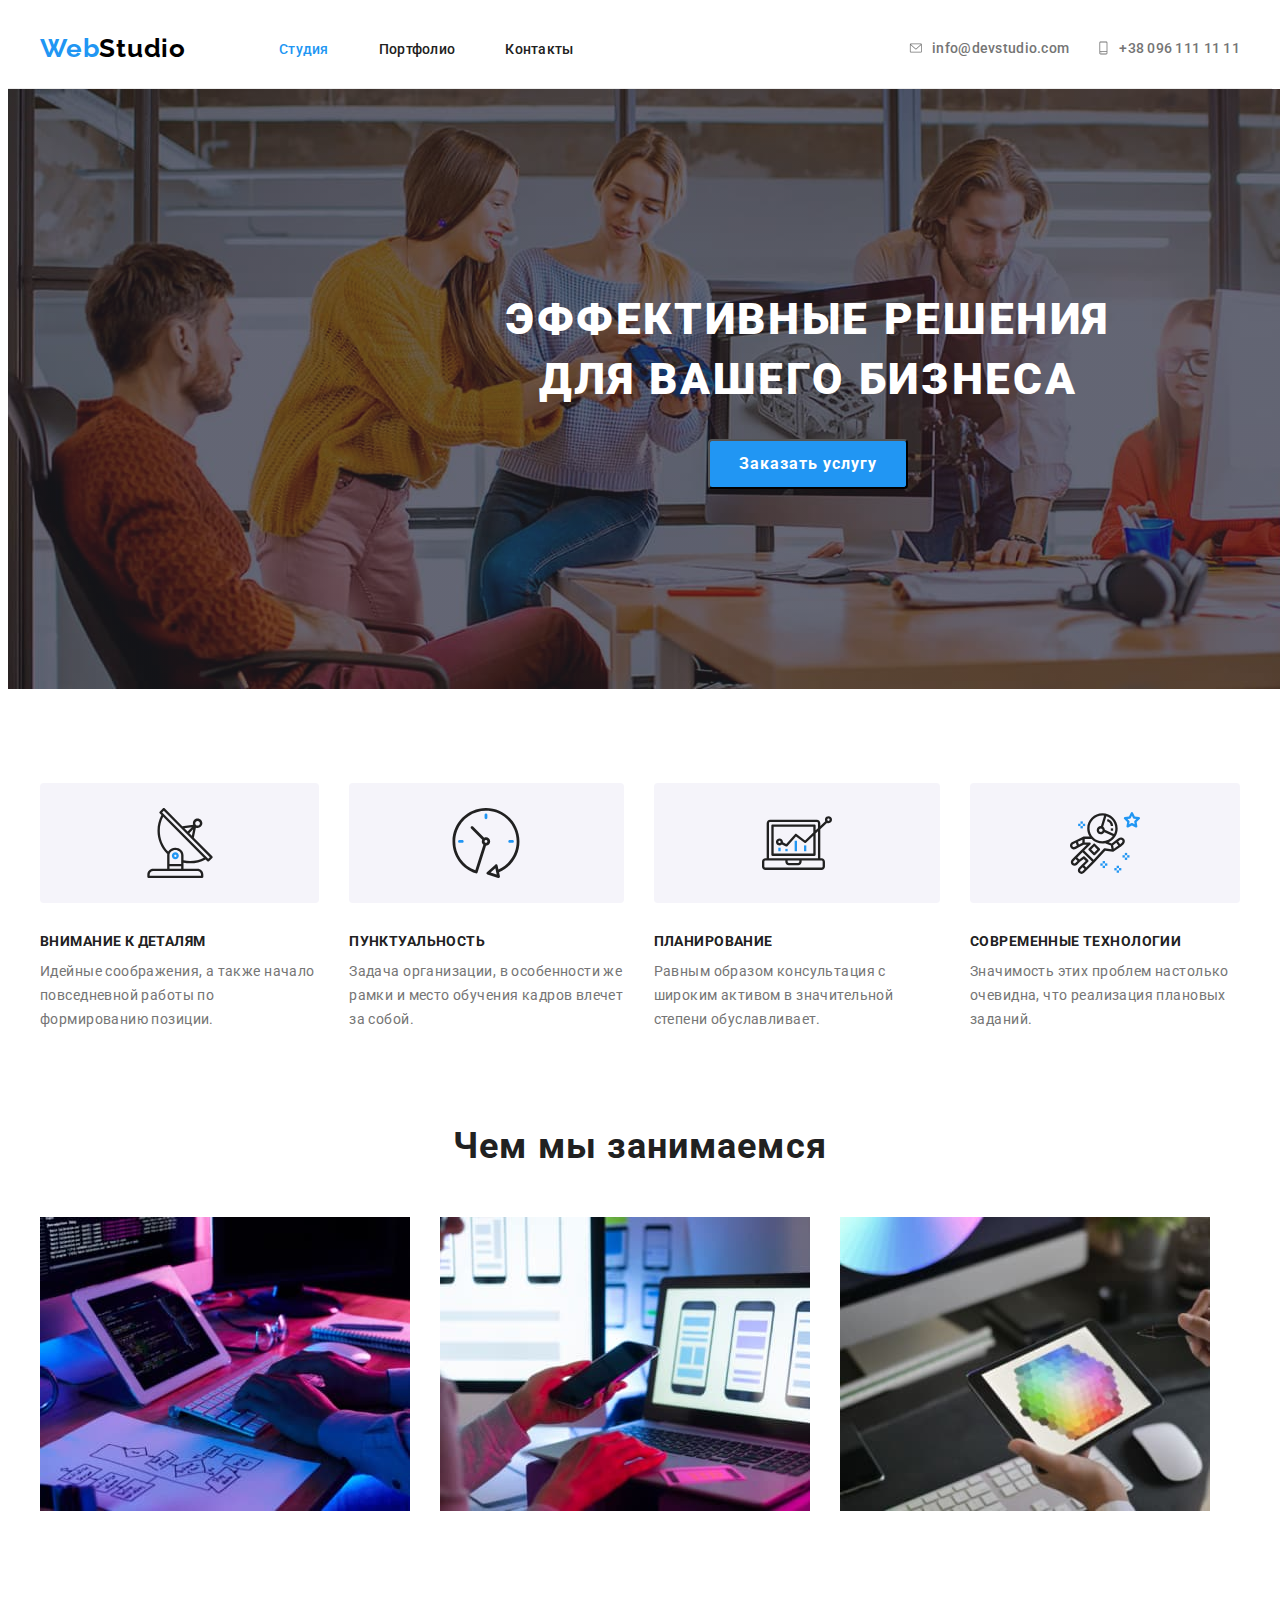
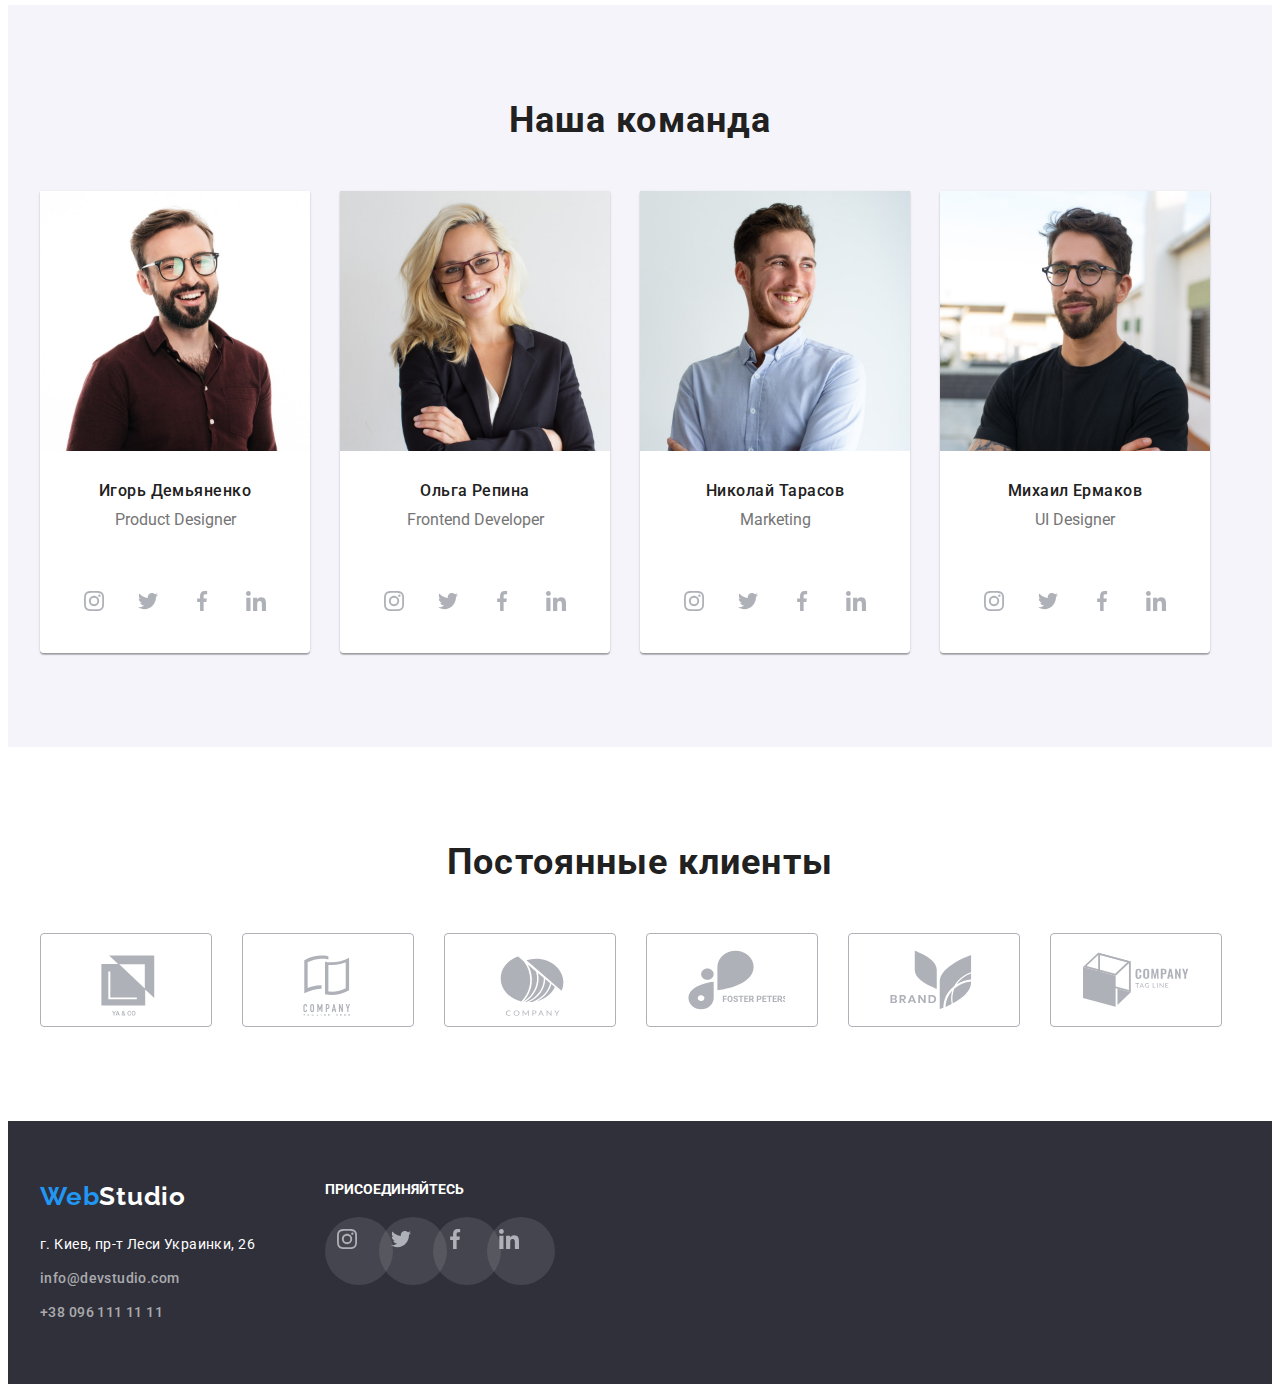
==== commit 493f257d: "first-try" ====
--- a/index.html
+++ b/index.html
@@ -96,7 +96,6 @@
         </ul>
     </div>
     </section>
-    
     <section class="team">
         <div class="container">
         <h2 class="section-header">Наша команда</h2>
@@ -323,56 +322,51 @@
     </section>
     </main>
     <footer class="footer">
-        <div class="container footer-padding">
-        <a class="logo" href="./index.html">Web<span class="logo-text">Studio</span>
-        </a>
-        <address class="address" id="address">
-          <a class="map" href="https://goo.gl/maps/mBAU42XWuLWp58m89" target="_blank" rel="noopener noreferer">г. Киев, пр-т
-            Леси Украинки, 26</a>
-          <a class="link" href="mailto:info@devstudio.com">info@devstudio.com</a>
-          <a class="link" href="tel:+380961111111">+38 096 111 11 11</a>
-        </address>
+        <div class="container contact-wrap">
         <div>
-          <a class="logo" href="./index.html">Web<span class="logo-text">Studio</span>
-          </a>
-          <address class="address" id="address">
-            <a class="map" href="https://goo.gl/maps/mBAU42XWuLWp58m89" target="_blank" rel="noopener noreferer">г. Киев, пр-т
-              Леси Украинки, 26</a>
-            <a class="link" href="mailto:info@devstudio.com">info@devstudio.com</a>
-            <a class="link" href="tel:+380961111111">+38 096 111 11 11</a>
-          </address>
+        <a class="logo-link-footer " href="">Web<span class="footer-part-logo">Studio</span></a>
+        <address class="adress">г. Киев, пр-т Леси Украинки, 26</address>
+        <a class="link footer-link" href="mailtohtpps/info@devstudio.com">info@devstudio.com</a>
+        <a class="link footer-link" href="tel:+380961111111">+38 096 111 11 11</a>
         </div>
-        <div class="footer-join">
-          <p class="footer-join-title">присоединяйтесь</p>
-          <ul class="footer-networks">
-            <li class="footer-networks-list">
-              <a href="https://www.instagram.com/?hl=ru" target="_blank" rel="noopener noreferer" class="footer-networks-links"><svg
-                  width="20px" height="20px">
-                  <use href="./images/sprite.svg#icon-instagram"></use>
-                </svg></a>
-            </li>
-            <li class="team-networks-list">
-              <a href="https://twitter.com/?lang=ru" target="_blank" rel="noopener noreferer" class="footer-networks-links"><svg
-                  width="20px" height="20px">
-                  <use href="./images/sprite.svg#icon-twitter"></use>
-                </svg></a>
-            </li>
-            <li class="team-networks-list">
-              <a href="https://uk-ua.facebook.com/" target="_blank" rel="noopener noreferer" class="footer-networks-links"><svg
-                  width="20px" height="20px">
-                  <use href="./images/sprite.svg#icon-facebook"></use>
-                </svg></a>
-            </li>
-            <li class="team-networks-list">
-              <a href="https://www.linkedin.com/" target="_blank" rel="noopener noreferer" class="footer-networks-links"><svg
-                  width="20px" height="20px">
-                  <use href="./images/sprite.svg#icon-linkedin"></use>
-                </svg></a>
-            </li>
-          </ul>
-        </div>
-      </div>
-    </footer>
+        <div class="social-network-footer">
+        <p class="join">присоединяйтесь</p>
+        <ul class="social-network-list">
+                    <li class="soc-item .list">
+                        <a class="social-links" href="">
+                        <svg class="worker-soc-icon" width="20" height="20">
+                            <use href="./images/symbol-defs.svg#icon-instagram-2">
+                            </use>
+                        </svg>
+                    </a>
+                </li>
+                    <li class="soc-item">
+                        <a class="social-links" href="">
+                        <svg class="worker-soc-icon" width="20" height="20">
+                            <use href="./images/symbol-defs.svg#icon-twitter">
+                            </use>
+                        </svg>
+                    </a>
+                </li>
+                    <li class="soc-item .list">
+                        <a class="social-links" href="">
+                        <svg class="worker-soc-icon" width="20" height="20">
+                            <use href="./images/symbol-defs.svg#icon-facebook">
+                            </use>
+                        </svg>
+                    </a>
+                </li>
+                    <li class="soc-item .list">
+                        <a class="social-links" href="">
+                        <svg class="worker-soc-icon" width="20" height="20">
+                            <use href="./images/symbol-defs.svg#icon-linkedin">
+                            </use>
+                        </svg>
+                    </a>
+                </li>
+                </ul>
+            </div>
+</div>
 </footer>
 </body>
 </html>
--- a/css/styles.css
+++ b/css/styles.css
@@ -12,7 +12,6 @@
 color: var(--main-font-color);
 }
 
-
 p,h1,h2,h3,h4,h5,h6 {
     margin: 0;
 }
@@ -38,7 +37,7 @@
     padding-left: 15px;
     padding-right: 15px;
     min-height: 80px; 
-    outline: solid 2px red ;
+    /* outline: solid 2px red ; */
 }
 
 .header {
@@ -115,13 +114,10 @@
     fill:currentColor;
 }
 
-
-
 .head-envelope {
     
     margin-right: 10px;
-    fill:currentColor;
-    
+    fill:currentColor;   
 }
 
 .contacts:hover, :focus{
@@ -150,10 +146,13 @@
     align-items: center;
 }
 
+.link-port:hover, :focus {
+    color:var(--accent-color)
+}
+
 .header-connect {
     display: flex;
-    margin-left:auto;
-    
+    margin-left:auto;   
 }
 
 .nav-link:hover, :focus {
@@ -163,8 +162,6 @@
 .current {
     color:var(--accent-color)
 }
-
-
 
 /* HERO */
 .hero {
@@ -291,8 +288,7 @@
 }
 
 .spec-list .list {
-    min-width: 270px;
-    
+    min-width: 270px;   
 }
 
 
@@ -308,7 +304,6 @@
 .spec-list .list:not(:last-child) {
     margin-right: 30px;
 }
-
 
 /* WHAT ARE WE DOING */
 .section-header {
@@ -324,7 +319,6 @@
 .work{
     padding-bottom: 94px;
 }
-
 /* FULLY-HIDDEN
 .news-group {
     visibility: hidden;
@@ -338,12 +332,10 @@
     margin-right: 30px;
 }
 
-
 .work.container{
     padding-top: 94px;
     padding-bottom: 94px;
 }
-
 
 /* TEAM */
 
@@ -367,7 +359,6 @@
     border-radius: 0px 0px 4px 4px;
 }
 
-
 .card-image {
     max-width: 100%;
     height: auto;
@@ -437,8 +428,7 @@
     background-color: var(--accent-color);
 }
 
-.social-links:hover .worker-soc-icon
-{
+.social-links:hover .worker-soc-icon{
     fill:#FFFFFF;
 }
 
@@ -509,18 +499,8 @@
 .footer {
     padding-top: 60px;
     padding-bottom: 60px;
-}
-
-.contact-wrap {
-    width: 1600px;
-    margin: 0 auto;
     background-color: var(--hero-color);
 }
-
-.contact-wrap.container {
-
-}
-
 
 .logo-link-footer {
 font-family: 'Raleway', sans-serif;
@@ -535,7 +515,6 @@
     color: var(--accent-color);
 }
 
-
 .footer-part-logo {
     font-family: 'Raleway', sans-serif;
     font-weight: 700;
@@ -583,11 +562,63 @@
     margin-bottom: 10px;
 }
 
-
 .adress {
     margin-bottom: 10px;
 }
 
+.social-network-footer{
+    display: flex;
+    flex-direction: column;
+    margin-left: 70px;
+    
+}
+
+.join{
+    margin-top: 10;
+    margin-bottom: 0;
+    font-weight: 700;
+    font-size: 14px;
+    line-height: calc(16/14);
+    text-transform: uppercase;
+    color: var(--main-white-color);
+
+}
+
+.contact-wrap.container {
+    display: flex;
+}
+
+.social-network-list{
+    display: flex;
+    margin-top: 20px;
+}
+
+.social-network-list .social-links {
+padding: 12px;
+width: 44px;
+height: 44px;
+display: block;
+border-radius: 50%;
+background-color: rgba(255, 255, 255, 0.1);
+}
+
+.social-links:hover,
+.social-links:focus{
+    background-color: var(--accent-color);
+}
+
+.social-links:hover .worker-soc-icon
+{
+    fill:#FFFFFF;
+}
+
+.social-links:focus .worker-soc-icon {
+    fill:#FFFFFF;
+}
+
+.footer-link:hover{
+    color:var(--accent-color)
+}
 
 /* PORTFOLIO.HTML */
 
@@ -609,6 +640,8 @@
     .main-button:hover,:focus {
     background: var(--accent-color);
     color: var(--main-white-color);
+    box-shadow: 0px 3px 1px rgba(0, 0, 0, 0.1), 0px 1px 2px rgba(0, 0, 0, 0.08), 0px 2px 2px rgba(0, 0, 0, 0.12);
+    border-radius: 4px;
 }
 
     .btn-group {
@@ -674,4 +707,12 @@
 
 .cards-footer {
     padding:20px 24px 20px 24px;
+    border-left:solid 1px #eee;
+    border-right:solid 1px #eee;
+}
+
+.work-items:hover {
+    box-shadow: 0px 1px 1px rgba(0, 0, 0, 0.12), 
+    0px 4px 4px rgba(0, 0, 0, 0.06), 1px 4px 6px rgba(0, 0, 0, 0.16);
+    cursor: pointer;
 }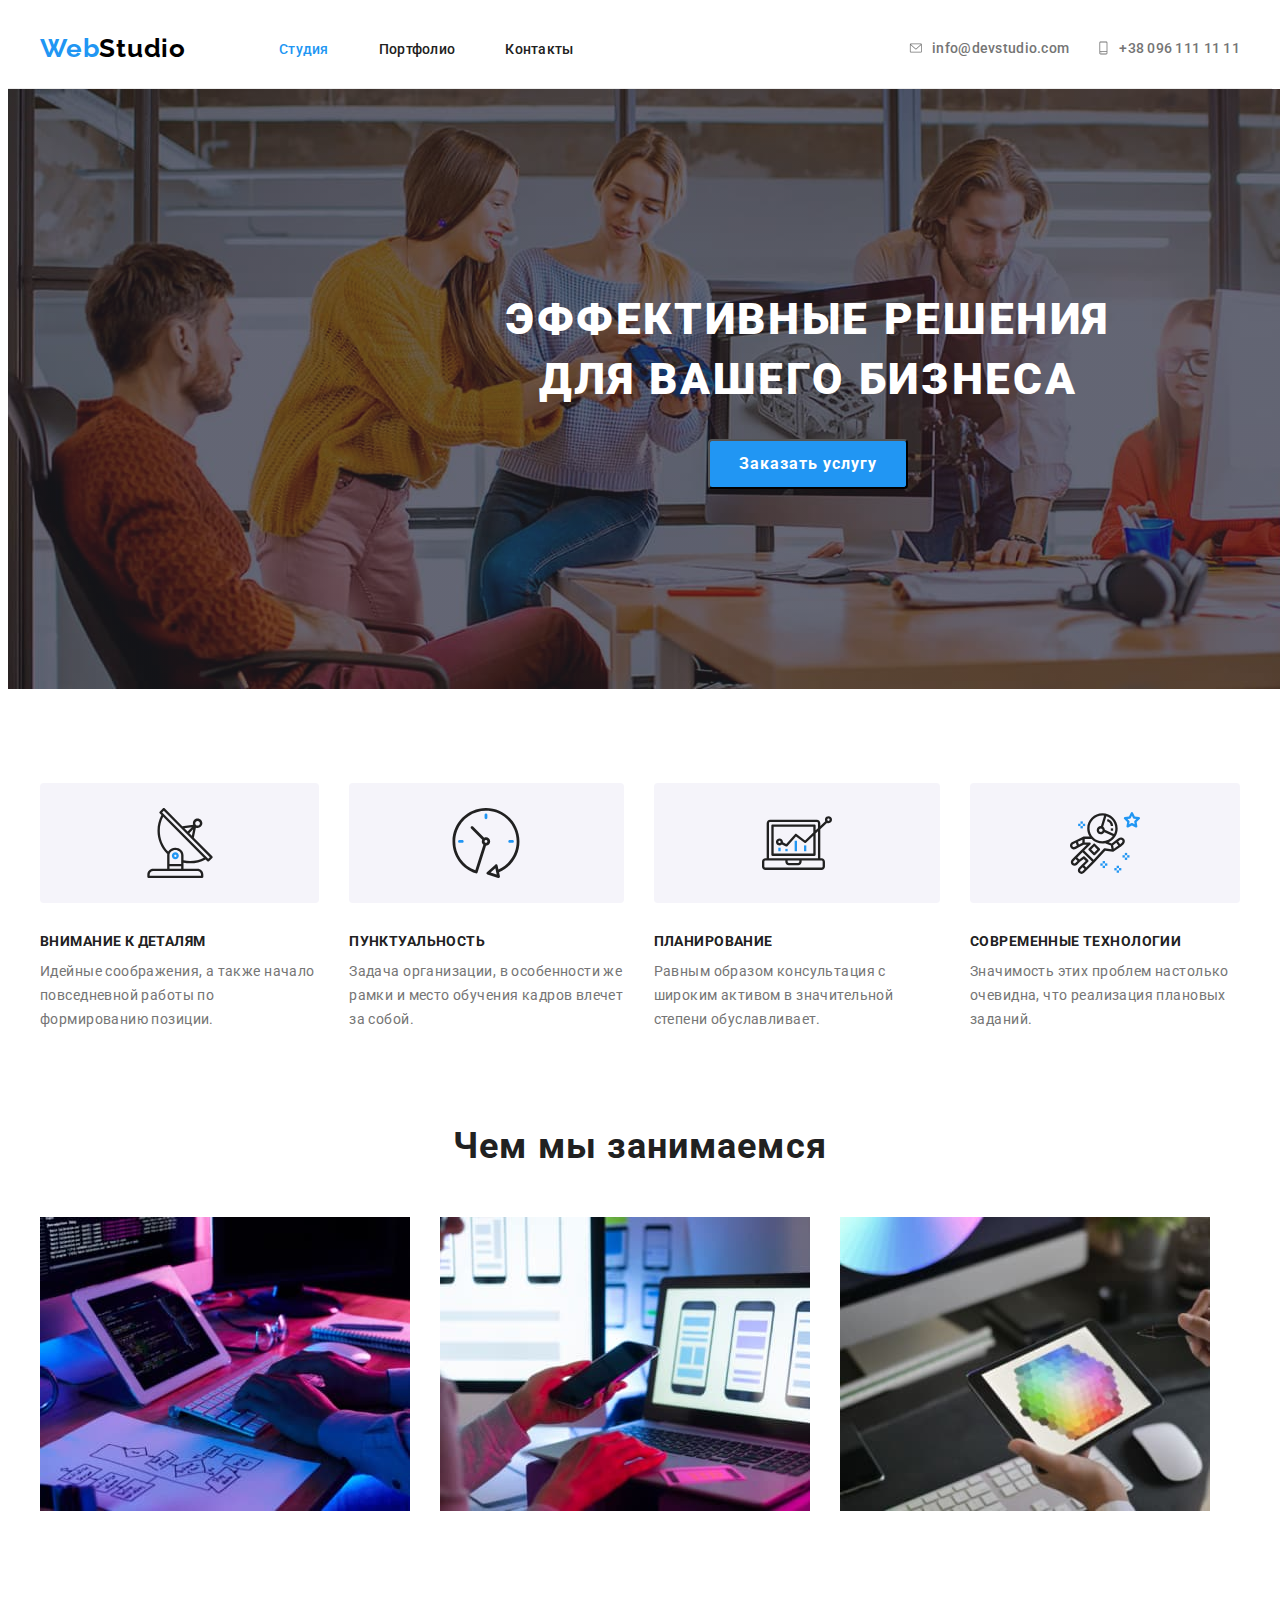
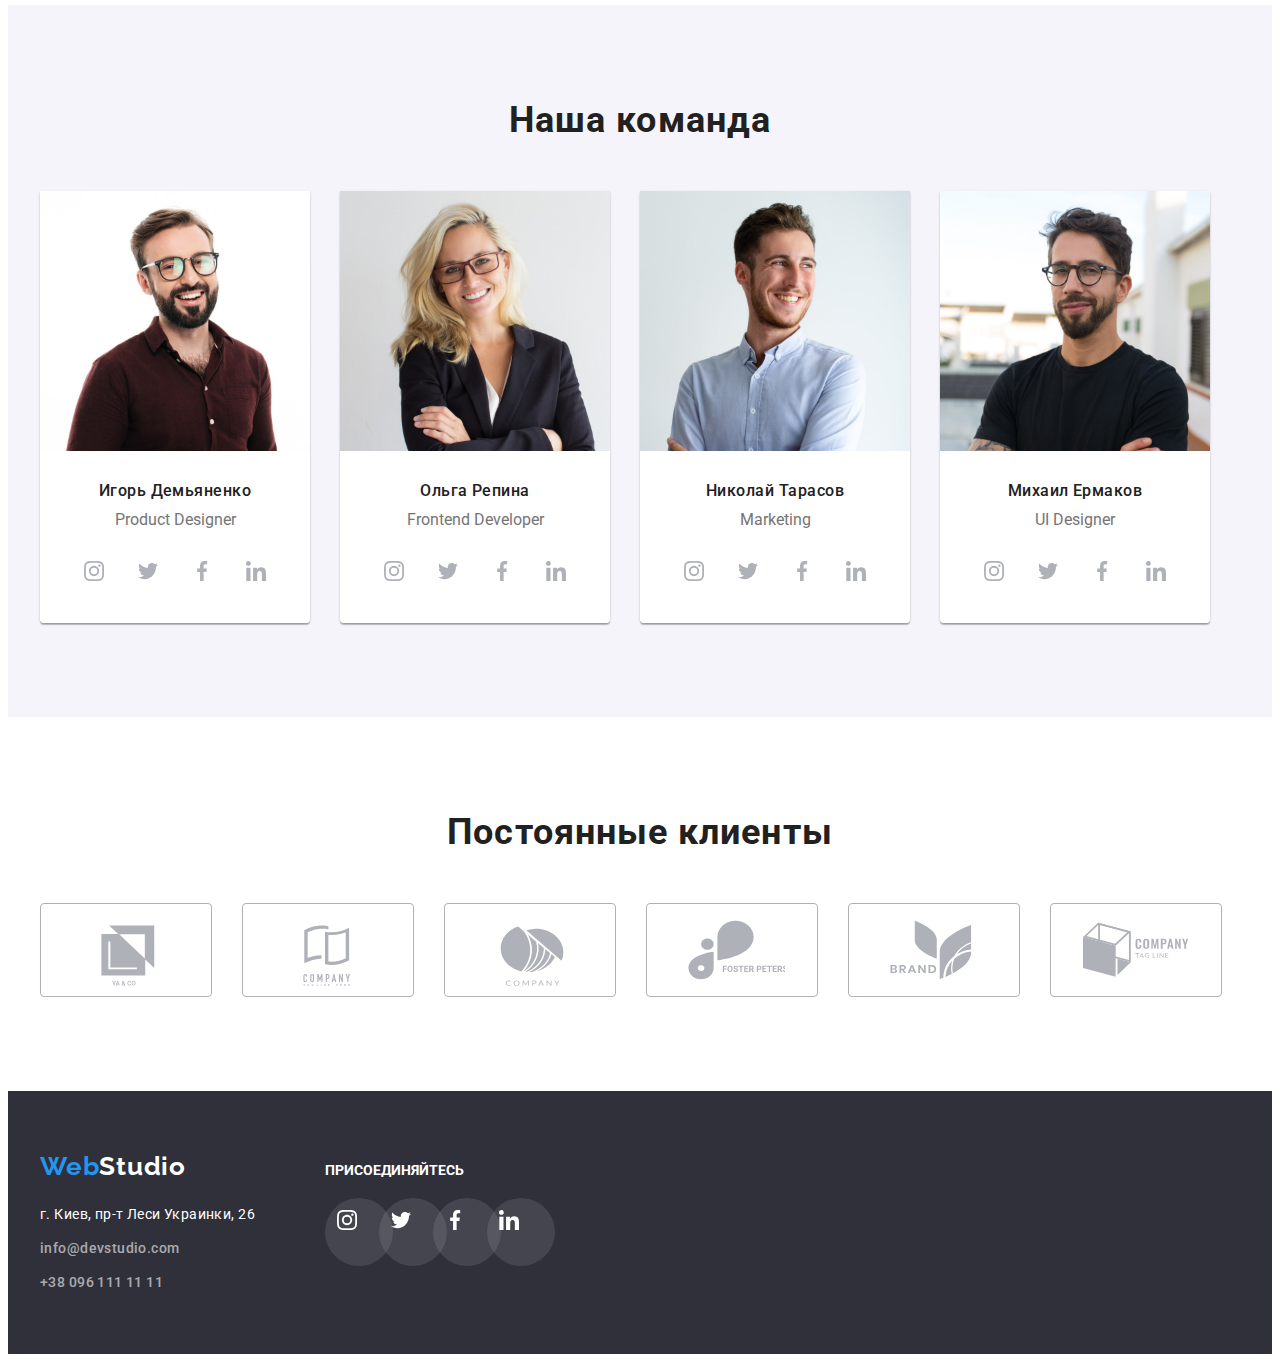
==== commit 3d4e83be: "made changes according to the mentor's comments" ====
--- a/index.html
+++ b/index.html
@@ -109,31 +109,31 @@
                 <ul class="social-network-list">
                     <li class="soc-item .list">
                         <a class="social-links" href="">
-                        <svg class="worker-soc-icon" width="20" height="20">
-                            <use href="./images/symbol-defs.svg#icon-instagram-2">
-                            </use>
-                        </svg>
-                    </a>
-                </li>
-                    <li class="soc-item">
-                        <a class="social-links" href="">
-                        <svg class="worker-soc-icon" width="20" height="20">
-                            <use href="./images/symbol-defs.svg#icon-twitter">
-                            </use>
-                        </svg>
-                    </a>
-                </li>
-                    <li class="soc-item .list">
-                        <a class="social-links" href="">
-                        <svg class="worker-soc-icon" width="20" height="20">
-                            <use href="./images/symbol-defs.svg#icon-facebook">
-                            </use>
-                        </svg>
-                    </a>
-                </li>
-                    <li class="soc-item .list">
-                        <a class="social-links" href="">
-                        <svg class="worker-soc-icon" width="20" height="20">
+                        <svg class="worker-soc-icon-team" width="20" height="20">
+                            <use href="./images/symbol-defs.svg#icon-instagram-2">
+                            </use>
+                        </svg>
+                    </a>
+                </li>
+                    <li class="soc-item">
+                        <a class="social-links" href="">
+                        <svg class="worker-soc-icon-team" width="20" height="20">
+                            <use href="./images/symbol-defs.svg#icon-twitter">
+                            </use>
+                        </svg>
+                    </a>
+                </li>
+                    <li class="soc-item .list">
+                        <a class="social-links" href="">
+                        <svg class="worker-soc-icon-team" width="20" height="20">
+                            <use href="./images/symbol-defs.svg#icon-facebook">
+                            </use>
+                        </svg>
+                    </a>
+                </li>
+                    <li class="soc-item .list">
+                        <a class="social-links" href="">
+                        <svg class="worker-soc-icon-team" width="20" height="20">
                             <use href="./images/symbol-defs.svg#icon-linkedin">
                             </use>
                         </svg>
@@ -151,31 +151,31 @@
                 <ul class="social-network-list">
                     <li class="soc-item .list">
                         <a class="social-links" href="">
-                        <svg class="worker-soc-icon" width="20" height="20">
-                            <use href="./images/symbol-defs.svg#icon-instagram-2">
-                            </use>
-                        </svg>
-                    </a>
-                </li>
-                    <li class="soc-item">
-                        <a class="social-links" href="">
-                        <svg class="worker-soc-icon" width="20" height="20">
-                            <use href="./images/symbol-defs.svg#icon-twitter">
-                            </use>
-                        </svg>
-                    </a>
-                </li>
-                    <li class="soc-item .list">
-                        <a class="social-links" href="">
-                        <svg class="worker-soc-icon" width="20" height="20">
-                            <use href="./images/symbol-defs.svg#icon-facebook">
-                            </use>
-                        </svg>
-                    </a>
-                </li>
-                    <li class="soc-item .list">
-                        <a class="social-links" href="">
-                        <svg class="worker-soc-icon" width="20" height="20">
+                        <svg class="worker-soc-icon-team" width="20" height="20">
+                            <use href="./images/symbol-defs.svg#icon-instagram-2">
+                            </use>
+                        </svg>
+                    </a>
+                </li>
+                    <li class="soc-item">
+                        <a class="social-links" href="">
+                        <svg class="worker-soc-icon-team" width="20" height="20">
+                            <use href="./images/symbol-defs.svg#icon-twitter">
+                            </use>
+                        </svg>
+                    </a>
+                </li>
+                    <li class="soc-item .list">
+                        <a class="social-links" href="">
+                        <svg class="worker-soc-icon-team" width="20" height="20">
+                            <use href="./images/symbol-defs.svg#icon-facebook">
+                            </use>
+                        </svg>
+                    </a>
+                </li>
+                    <li class="soc-item .list">
+                        <a class="social-links" href="">
+                        <svg class="worker-soc-icon-team" width="20" height="20">
                             <use href="./images/symbol-defs.svg#icon-linkedin">
                             </use>
                         </svg>
@@ -193,31 +193,31 @@
                 <ul class="social-network-list">
                     <li class="soc-item .list">
                         <a class="social-links" href="">
-                        <svg class="worker-soc-icon" width="20" height="20">
-                            <use href="./images/symbol-defs.svg#icon-instagram-2">
-                            </use>
-                        </svg>
-                    </a>
-                </li>
-                    <li class="soc-item">
-                        <a class="social-links" href="">
-                        <svg class="worker-soc-icon" width="20" height="20">
-                            <use href="./images/symbol-defs.svg#icon-twitter">
-                            </use>
-                        </svg>
-                    </a>
-                </li>
-                    <li class="soc-item .list">
-                        <a class="social-links" href="">
-                        <svg class="worker-soc-icon" width="20" height="20">
-                            <use href="./images/symbol-defs.svg#icon-facebook">
-                            </use>
-                        </svg>
-                    </a>
-                </li>
-                    <li class="soc-item .list">
-                        <a class="social-links" href="">
-                        <svg class="worker-soc-icon" width="20" height="20">
+                        <svg class="worker-soc-icon-team" width="20" height="20">
+                            <use href="./images/symbol-defs.svg#icon-instagram-2">
+                            </use>
+                        </svg>
+                    </a>
+                </li>
+                    <li class="soc-item">
+                        <a class="social-links" href="">
+                        <svg class="worker-soc-icon-team" width="20" height="20">
+                            <use href="./images/symbol-defs.svg#icon-twitter">
+                            </use>
+                        </svg>
+                    </a>
+                </li>
+                    <li class="soc-item .list">
+                        <a class="social-links" href="">
+                        <svg class="worker-soc-icon-team" width="20" height="20">
+                            <use href="./images/symbol-defs.svg#icon-facebook">
+                            </use>
+                        </svg>
+                    </a>
+                </li>
+                    <li class="soc-item .list">
+                        <a class="social-links" href="">
+                        <svg class="worker-soc-icon-team" width="20" height="20">
                             <use href="./images/symbol-defs.svg#icon-linkedin">
                             </use>
                         </svg>
@@ -235,31 +235,31 @@
                 <ul class="social-network-list">
                     <li class="soc-item .list">
                         <a class="social-links" href="">
-                        <svg class="worker-soc-icon" width="20" height="20">
-                            <use href="./images/symbol-defs.svg#icon-instagram-2">
-                            </use>
-                        </svg>
-                    </a>
-                </li>
-                    <li class="soc-item">
-                        <a class="social-links" href="">
-                        <svg class="worker-soc-icon" width="20" height="20">
-                            <use href="./images/symbol-defs.svg#icon-twitter">
-                            </use>
-                        </svg>
-                    </a>
-                </li>
-                    <li class="soc-item .list">
-                        <a class="social-links" href="">
-                        <svg class="worker-soc-icon" width="20" height="20">
-                            <use href="./images/symbol-defs.svg#icon-facebook">
-                            </use>
-                        </svg>
-                    </a>
-                </li>
-                    <li class="soc-item .list">
-                        <a class="social-links" href="">
-                        <svg class="worker-soc-icon" width="20" height="20">
+                        <svg class="worker-soc-icon-team" width="20" height="20">
+                            <use href="./images/symbol-defs.svg#icon-instagram-2">
+                            </use>
+                        </svg>
+                    </a>
+                </li>
+                    <li class="soc-item">
+                        <a class="social-links" href="">
+                        <svg class="worker-soc-icon-team" width="20" height="20">
+                            <use href="./images/symbol-defs.svg#icon-twitter">
+                            </use>
+                        </svg>
+                    </a>
+                </li>
+                    <li class="soc-item .list">
+                        <a class="social-links" href="">
+                        <svg class="worker-soc-icon-team" width="20" height="20">
+                            <use href="./images/symbol-defs.svg#icon-facebook">
+                            </use>
+                        </svg>
+                    </a>
+                </li>
+                    <li class="soc-item .list">
+                        <a class="social-links" href="">
+                        <svg class="worker-soc-icon-team" width="20" height="20">
                             <use href="./images/symbol-defs.svg#icon-linkedin">
                             </use>
                         </svg>
@@ -313,7 +313,7 @@
             <li class="client-item">
                 <a href="" class="client-link">
                 <svg class="clients-icon company-six">
-                    <use href="../images/clients.svg#icon-company-six"></use>
+                    <use href="./images/clients.svg#icon-company-six"></use>
                 </svg>
             </a>
             </li>
--- a/css/styles.css
+++ b/css/styles.css
@@ -60,7 +60,7 @@
     margin: 15 24 0 25 ; 
 }
 
-.logo-link:hover,:focus {
+.logo-link:hover{
     color: var(--accent-color);
 }
 
@@ -69,8 +69,11 @@
     margin-right: 93px;
 }
 
-.part-logo:hover,:focus {
-    color: var(--accent-color);
+.part-logo:hover{
+    color: var(--accent-color);
+}
+.part-logo:focus{
+    background-color: transparent;
 }
 
 /* NAV-BLOCK */
@@ -146,16 +149,20 @@
     align-items: center;
 }
 
-.link-port:hover, :focus {
-    color:var(--accent-color)
-}
-
 .header-connect {
     display: flex;
     margin-left:auto;   
 }
 
-.nav-link:hover, :focus {
+.part-logo:hover, .part-logo:focus {
+    color: var(--accent-color);
+}
+
+.nav-link:hover, .nav-link:focus {
+    color: var(--accent-color);
+}
+
+.link-port:hover, .link-port    :focus {
     color: var(--accent-color);
 }
 
@@ -391,7 +398,6 @@
 
 .team-workers{
     text-align: center;
-    padding-bottom: 30px;
 }
 
 .social-network-list {
@@ -417,24 +423,18 @@
     display: flex;
     justify-content: center;
     align-items: center;
+
 }
 
 .worker-soc-icon {
-    fill:#AFB1B8;
-}
-
-.social-links:hover,
-.social-links:focus{
+    fill:#FFFFFF;
+}
+
+.social-links:hover, .social-links:focus
+{
     background-color: var(--accent-color);
 }
 
-.social-links:hover .worker-soc-icon{
-    fill:#FFFFFF;
-}
-
-.social-links:focus .worker-soc-icon {
-    fill:#FFFFFF;
-}
 
 /* OUR-CLIENTS */
 
@@ -465,6 +465,20 @@
 .clients-icon{
     padding: 16px 32px;
 }
+
+.worker-soc-icon-team{
+    fill: #AFB1B8;
+}
+
+.social-links:hover .worker-soc-icon-team
+{
+    fill:#FFFFFF;
+}
+
+.social-links:focus .worker-soc-icon-team {
+    fill:#FFFFFF;
+}
+
 
 .our-company{
     display: flex;
@@ -586,6 +600,7 @@
 
 .contact-wrap.container {
     display: flex;
+    align-items: baseline;
 }
 
 .social-network-list{
@@ -606,6 +621,11 @@
 .social-links:focus{
     background-color: var(--accent-color);
 }
+
+.worker-soc-icon {
+    fill: var(--main-white-color);
+}
+
 
 .social-links:hover .worker-soc-icon
 {
@@ -637,7 +657,7 @@
     border-radius: 4px;
 }
 
-    .main-button:hover,:focus {
+    .main-button:hover, .main-button:focus {
     background: var(--accent-color);
     color: var(--main-white-color);
     box-shadow: 0px 3px 1px rgba(0, 0, 0, 0.1), 0px 1px 2px rgba(0, 0, 0, 0.08), 0px 2px 2px rgba(0, 0, 0, 0.12);
